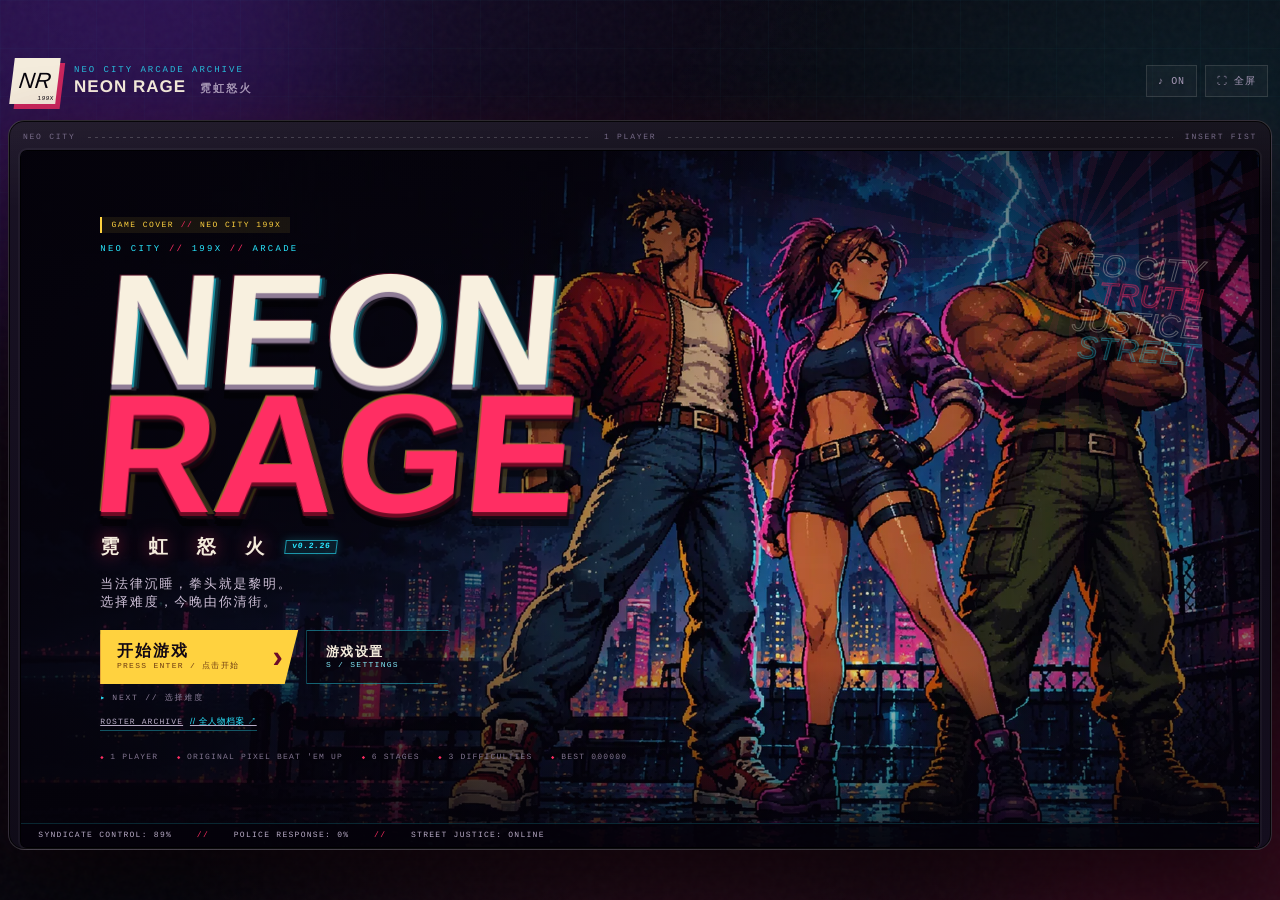
==== index.html @ 6bf714ed "feat: add full character roster archive" ====
<!DOCTYPE html>
<html lang="zh-CN">
<head>
  <meta charset="UTF-8" />
  <meta name="viewport" content="width=device-width, initial-scale=1.0, maximum-scale=1.0, user-scalable=no, viewport-fit=cover" />
  <meta name="theme-color" content="#08060f" />
  <meta name="description" content="NEON RAGE 霓虹怒火 — 一款原创 16-bit 风格横版清关动作游戏。选择三名斗士，扫荡霓虹之城。" />
  <title>NEON RAGE · 霓虹怒火</title>
  <link rel="icon" href="data:image/svg+xml,%3Csvg xmlns='http://www.w3.org/2000/svg' viewBox='0 0 64 64'%3E%3Crect width='64' height='64' fill='%2308060f'/%3E%3Cpath d='M12 50V14h13c11 0 17 5 17 14 0 6-3 10-8 12l10 10H31l-7-8v8H12zm12-19h3c4 0 6-1 6-4s-2-4-6-4h-3v8z' fill='%23ff2e63'/%3E%3C/svg%3E" />
  <link rel="stylesheet" href="styles.css" />
</head>
<body>
  <div class="ambient" aria-hidden="true">
    <div class="ambient-glow glow-a"></div>
    <div class="ambient-glow glow-b"></div>
    <div class="ambient-grid"></div>
    <div class="ambient-noise"></div>
  </div>

  <main class="page">
    <header class="topbar">
      <div class="brand-mark" aria-hidden="true">
        <span>NR</span>
        <small>199X</small>
      </div>
      <div class="topbar-copy">
        <span class="topbar-kicker">NEO CITY ARCADE ARCHIVE</span>
        <strong>NEON RAGE <em>霓虹怒火</em></strong>
      </div>
      <div class="topbar-actions">
        <button id="btn-sound" class="utility-btn" type="button" aria-label="开关声音" title="声音 (M)">♪ ON</button>
        <button id="btn-fullscreen" class="utility-btn" type="button" aria-label="全屏" title="全屏">⛶ 全屏</button>
      </div>
    </header>

    <section class="cabinet" id="cabinet" aria-label="Neon Rage 游戏机">
      <div class="cabinet-topline" aria-hidden="true">
        <span>NEO CITY</span>
        <i></i>
        <span>1 PLAYER</span>
        <i></i>
        <span>INSERT FIST</span>
      </div>

      <div class="screen" id="screen">
        <canvas id="game" width="480" height="270" tabindex="0" aria-label="游戏画面"></canvas>

        <div class="fx fx-scanlines" aria-hidden="true"></div>
        <div class="fx fx-vignette" aria-hidden="true"></div>
        <div class="fx fx-glass" aria-hidden="true"></div>
        <div id="damage-flash" aria-hidden="true"></div>

        <!-- In-game HUD -->
        <div id="hud" class="hud is-hidden" aria-hidden="true">
          <div class="hud-left">
            <div id="hud-portrait" class="hud-portrait rex" aria-label="REX 头像"></div>
            <div class="hud-vitals">
              <div class="hud-name-row">
                <b id="hud-name">REX</b>
                <span id="hud-lives" class="hud-lives">×3</span>
              </div>
              <div class="meter hp-meter"><i id="hp-ghost"></i><i id="hp-fill"></i></div>
              <div class="hud-subrow"><span id="hud-weapon">FISTS</span><span id="hud-special">必杀 HP -7</span></div>
              <div id="hud-overdrive" class="hud-overdrive">◈ 超必杀 ×0</div>
              <div id="hud-upgrades" class="hud-upgrades is-hidden" aria-label="斗士强化">
                <div class="upg-row" data-upg="speed">
                  <span class="upg-icon" title="移动速度" aria-hidden="true"><svg viewBox="0 0 16 16"><path d="M9.5 1 3 9h4l-.7 6L14 6H9.6l.9-5Z" fill="currentColor" stroke="#08060f" stroke-width="1.2" stroke-linejoin="round"/></svg></span>
                  <b id="upg-speed">Lv.0 0/3</b>
                </div>
                <div class="upg-row" data-upg="attack">
                  <span class="upg-icon" title="攻击速度" aria-hidden="true"><svg viewBox="0 0 16 16"><path d="M4 8V6.2c0-.8.6-1.4 1.4-1.4s1.4.6 1.4 1.4V7h.4V5.2c0-.8.6-1.4 1.4-1.4s1.4.6 1.4 1.4V7h.4V5.8c0-.8.6-1.4 1.4-1.4s1.4.6 1.4 1.4v4.6c0 2.8-1.8 4.6-4.6 4.6H6.8C5 15 4 13.8 4 12.1V8Z" fill="currentColor" stroke="#08060f" stroke-width="1.1" stroke-linejoin="round"/></svg></span>
                  <b id="upg-attack">Lv.0 0/3</b>
                </div>
                <div class="upg-row" data-upg="defense">
                  <span class="upg-icon" title="防御" aria-hidden="true"><svg viewBox="0 0 16 16"><path d="M8 1.2 14 3.2v4.6c0 3.8-2.8 6.2-6 7.2-3.2-1-6-3.4-6-7.2V3.2l6-2Z" fill="currentColor" stroke="#08060f" stroke-width="1.2" stroke-linejoin="round"/><path d="M8 4.2v6.3" stroke="#08060f" stroke-width="1" opacity=".5"/></svg></span>
                  <b id="upg-defense">Lv.0 0/3</b>
                </div>
              </div>
            </div>
          </div>
          <div class="hud-center">
            <span id="hud-stage">STAGE 01</span>
            <div id="hud-goal">DOCKSIDE 9</div>
          </div>
          <div class="hud-right">
            <div class="hud-score"><span>SCORE</span><b id="hud-score">000000</b></div>
            <div class="hud-combo"><span>COMBO</span><b id="hud-combo">×0</b></div>
          </div>
        </div>

        <div id="boss-talk" class="boss-talk is-hidden" aria-live="polite">
          <div id="boss-talk-portrait" class="boss-portrait" aria-hidden="true"></div>
          <div class="boss-talk-body">
            <div class="boss-talk-top">
              <span id="boss-talk-kicker" class="boss-talk-kicker">BOSS ENCOUNTER // 出场</span>
              <b id="boss-talk-name">RAZOR</b>
              <em id="boss-talk-role">码头行刑人</em>
            </div>
            <p id="boss-talk-text"></p>
            <div class="boss-talk-foot">
              <span id="boss-talk-progress">1 / 1</span>
              <span class="boss-talk-hint">ENTER / 点击继续</span>
              <button id="boss-talk-skip" class="ghost-btn small" type="button">跳过</button>
            </div>
          </div>
        </div>

        <div id="enemy-ui" class="enemy-ui is-hidden" aria-hidden="true">
          <div id="enemy-portrait" class="enemy-portrait" aria-hidden="true"></div>
          <div class="enemy-ui-main">
            <div class="enemy-ui-head"><span>TARGET // 敌兵</span><b id="enemy-name">PUNK</b></div>
            <div class="enemy-bar-row">
              <div class="meter enemy-meter"><i id="enemy-fill"></i></div>
              <span id="enemy-hp" class="enemy-hp">20 / 20</span>
            </div>
          </div>
        </div>

        <div id="boss-ui" class="boss-ui is-hidden">
          <div class="boss-row">
            <div id="boss-avatar" class="boss-avatar boss-portrait" aria-hidden="true"></div>
            <div class="boss-row-main">
              <div class="boss-ui-head"><span>WARNING // BOSS</span><b id="boss-name">RAZOR</b></div>
              <div class="boss-bar-row">
                <div class="meter boss-meter"><i id="boss-fill"></i></div>
                <span id="boss-hp" class="boss-hp">215 / 215</span>
              </div>
            </div>
          </div>
          <div id="boss-row-2" class="boss-row boss-row-2 is-hidden">
            <div id="boss-avatar-2" class="boss-avatar boss-portrait" aria-hidden="true"></div>
            <div class="boss-row-main">
              <div class="boss-ui-head"><span>WARNING // BOSS 2</span><b id="boss-name-2">NYX</b></div>
              <div class="boss-bar-row">
                <div class="meter boss-meter"><i id="boss-fill-2"></i></div>
                <span id="boss-hp-2" class="boss-hp">205 / 205</span>
              </div>
            </div>
          </div>
        </div>

        <!-- Title screen -->
        <div id="title-screen" class="overlay title-screen">
          <div class="title-rays" aria-hidden="true"></div>
          <div class="title-content">
            <div class="cover-ribbon">GAME COVER <span>//</span> NEO CITY 199X</div>
            <div class="eyebrow">NEO CITY <span>//</span> 199X <span>//</span> ARCADE</div>
            <h1 class="game-logo" aria-label="Neon Rage">
              <span class="logo-neon">NEON</span>
              <span class="logo-rage">RAGE</span>
            </h1>
            <div class="logo-cn">霓 虹 怒 火 <span class="cover-version">v0.2.26</span></div>
            <p class="title-copy">当法律沉睡，拳头就是黎明。<br>选择难度，今晚由你清街。</p>
            <div class="cover-actions">
              <button id="btn-start" class="arcade-btn" type="button">
                <span class="btn-main">开始游戏</span>
                <span class="btn-sub">PRESS ENTER / 点击开始</span>
              </button>
              <button id="btn-settings" class="ghost-arcade" type="button">
                <span class="btn-main">游戏设置</span>
                <span class="btn-sub">S / SETTINGS</span>
              </button>
            </div>
            <div class="cover-next">NEXT // 选择难度</div>
            <a class="cover-archive" href="roster.html">ROSTER ARCHIVE <span>// 全人物档案 ↗</span></a>
            <div class="title-meta">
              <span>1 PLAYER</span>
              <span>ORIGINAL PIXEL BEAT 'EM UP</span>
              <span>6 STAGES</span>
              <span>3 DIFFICULTIES</span>
              <span id="title-best">BEST 000000</span>
            </div>
          </div>
          <div class="title-stamp" aria-hidden="true">
            <span>NEO CITY</span>
            <span>TRUTH</span>
            <span>JUSTICE</span>
            <span>STREET</span>
          </div>
          <div class="title-ticker" aria-hidden="true">
            <span>SYNDICATE CONTROL: 89%</span>
            <span>//</span>
            <span>POLICE RESPONSE: 0%</span>
            <span>//</span>
            <span>STREET JUSTICE: ONLINE</span>
          </div>
        </div>

        <!-- Difficulty select -->
        <div id="difficulty-screen" class="overlay difficulty-screen is-hidden">
          <div class="difficulty-head">
            <div class="eyebrow">DIFFICULTY <span>//</span> 选择难度</div>
            <h2>今晚，打多狠？</h2>
            <p>难度会影响敌人血量、你受到的伤害和剩余生命。选错了不能中途改。</p>
          </div>
          <div class="difficulty-grid" id="difficulty-grid">
            <button class="difficulty-card" data-diff="easy" type="button" aria-pressed="false">
              <span class="diff-index">01</span>
              <span class="diff-tag">EASY</span>
              <span class="diff-name">简单 <em>STREET PRACTICE</em></span>
              <span class="diff-role">街头练习</span>
              <div class="diff-stats">
                <div><span>敌人 HP</span><b>80%</b></div>
                <div><span>受到伤害</span><b>70%</b></div>
                <div><span>初始生命</span><b>3</b></div>
                <div><span>敌人数量</span><b>少</b></div>
              </div>
              <p class="diff-desc">敌人更脆，数量更少。三条命足够走完整条街；Boss 战没有杂兵。</p>
            </button>
            <button class="difficulty-card" data-diff="normal" type="button" aria-pressed="false">
              <span class="diff-index">02</span>
              <span class="diff-tag">NORMAL</span>
              <span class="diff-name">普通 <em>STREET STANDARD</em></span>
              <span class="diff-role">标准街头</span>
              <span class="diff-badge">推荐</span>
              <div class="diff-stats">
                <div><span>敌人 HP</span><b>100%</b></div>
                <div><span>受到伤害</span><b>100%</b></div>
                <div><span>初始生命</span><b>2</b></div>
                <div><span>敌人数量</span><b>标准</b></div>
              </div>
              <p class="diff-desc">敌人数量标准，节奏原汁原味。两条命；Boss 战有少量杂兵。</p>
            </button>
            <button class="difficulty-card" data-diff="hard" type="button" aria-pressed="false">
              <span class="diff-index">03</span>
              <span class="diff-tag">HARD</span>
              <span class="diff-name">困难 <em>NO QUARTERS</em></span>
              <span class="diff-role">一命通关</span>
              <div class="diff-stats">
                <div><span>敌人 HP</span><b>120%</b></div>
                <div><span>受到伤害</span><b>140%</b></div>
                <div><span>初始生命</span><b>1</b></div>
                <div><span>敌人数量</span><b>多</b></div>
              </div>
              <p class="diff-desc">敌人更多，Boss 更硬，Boss 战杂兵密集。只有一条命，给真正想拆掉 V 塔的人。</p>
            </button>
          </div>
          <div class="select-footer difficulty-footer">
            <div class="select-help"><kbd>←</kbd><kbd>→</kbd> 选择难度　<kbd>ENTER</kbd> 确认　<kbd>ESC</kbd> 返回封面</div>
            <div class="select-buttons">
              <button id="btn-difficulty-back" class="ghost-btn" type="button">返回封面</button>
              <button id="btn-difficulty-confirm" class="arcade-btn compact" type="button"><span class="btn-main">确认难度</span><span class="btn-sub">ENTER</span></button>
            </div>
          </div>
        </div>

        <!-- Settings -->
        <div id="settings-screen" class="overlay settings-screen is-hidden">
          <div class="settings-card">
            <div class="settings-head">
              <div>
                <div class="eyebrow">SYSTEM <span>//</span> CONFIG</div>
                <h2>游戏设置</h2>
                <p>音乐、操作与生存守则都在这里。</p>
              </div>
              <button id="btn-settings-close" class="ghost-btn" type="button">返回封面</button>
            </div>
            <div class="settings-tabs" role="tablist" aria-label="设置分类">
              <button class="settings-tab is-active" data-tab="audio" type="button" role="tab" aria-selected="true">声音</button>
              <button class="settings-tab" data-tab="controls" type="button" role="tab" aria-selected="false">操作</button>
              <button class="settings-tab" data-tab="rank" type="button" role="tab" aria-selected="false">评级</button>
              <button class="settings-tab" data-tab="guide" type="button" role="tab" aria-selected="false">生存守则</button>
              <button class="settings-tab" data-tab="about" type="button" role="tab" aria-selected="false">关于</button>
            </div>
            <div class="settings-body" id="settings-body">
              <section class="settings-panel is-active" data-panel="audio">
                <div class="settings-panel-title"><b>BGM PACK</b><span>背景音乐风格</span></div>
                <div class="music-options">
                  <button class="music-option" data-pack="classic" type="button">
                    <span class="music-radio"></span>
                    <span class="music-copy"><b>NEON CLASSIC</b><em>霓虹经典</em><small>原始合成器音色，最快上手的街机味道。</small></span>
                    <span class="music-tag">DEFAULT</span>
                  </button>
                  <button class="music-option" data-pack="midnight" type="button">
                    <span class="music-radio"></span>
                    <span class="music-copy"><b>MIDNIGHT DRIVE</b><em>午夜驱动</em><small>更慢、更暖的低音与三角波主音，适合雨夜清街。</small></span>
                    <span class="music-tag">SLOW</span>
                  </button>
                  <button class="music-option" data-pack="steel" type="button">
                    <span class="music-radio"></span>
                    <span class="music-copy"><b>STEEL PULSE</b><em>钢铁脉冲</em><small>更快、更硬的锯齿主音与重鼓，Boss 战压迫感更强。</small></span>
                    <span class="music-tag">FAST</span>
                  </button>
                </div>
                <p id="settings-music-status" class="settings-note">当前：NEON CLASSIC</p>
                <div class="audio-mix">
                  <div class="audio-mix-head"><b>MIX</b><span>音量</span></div>
                  <label class="mix-row" for="music-volume">
                    <span>音乐</span>
                    <input id="music-volume" class="mix-range" type="range" min="0" max="100" step="1" value="70" aria-label="音乐音量">
                    <output id="music-volume-value" for="music-volume">70%</output>
                  </label>
                  <label class="mix-row" for="sfx-volume">
                    <span>音效</span>
                    <input id="sfx-volume" class="mix-range" type="range" min="0" max="100" step="1" value="80" aria-label="音效音量">
                    <output id="sfx-volume-value" for="sfx-volume">80%</output>
                  </label>
                </div>
              </section>
              <section class="settings-panel" data-panel="controls">
                <div class="settings-panel-title"><b>HOW TO FIGHT</b><span>操作</span></div>
                <div class="keys settings-keys">
                  <div><kbd>WASD</kbd><span>移动 / 上下走位</span></div>
                  <div><kbd>→ →</kbd><span>跑动（第二下按住）</span></div>
                  <div><kbd>→ → + J</kbd><span>冲刺技（火 / 电 / 尘）</span></div>
                  <div><kbd>J</kbd><span>连击 / 使用武器</span></div>
                  <div><kbd>K</kbd><span>跳跃 / 空中踢</span></div>
                  <div><kbd>L</kbd><span>必杀（消耗体力）</span></div>
                  <div><kbd>↓ ↓ + L</kbd><span>超必杀（消耗核心）</span></div>
                  <div><kbd>E</kbd><span>抓取 / 投掷 / 拾取道具</span></div>
                  <div><kbd>ESC</kbd><span>暂停</span></div>
                </div>

                <div class="settings-demo">
                  <div class="settings-demo-title"><b>MOVE DEMO</b><span>招式演示</span></div>
                  <div class="move-demo-grid">
                    <figure class="move-demo move-demo--rush">
                      <div class="move-demo-media">
                        <img class="move-demo-gif" src="[data-uri]" data-gif="images/demos/rex-rush.gif" alt="REX 崩拳突进操作演示：前前加 J" width="480" height="270" decoding="async" />
                        <span class="move-demo-badge">冲刺技</span>
                      </div>
                      <figcaption>
                        <div><b>REX</b><span>崩拳突进</span></div>
                        <kbd>→ → + J</kbd>
                      </figcaption>
                    </figure>
                    <figure class="move-demo move-demo--special">
                      <div class="move-demo-media">
                        <img class="move-demo-gif" src="[data-uri]" data-gif="images/demos/luna-lightning-line.gif" alt="LUNA 雷光贯线操作演示：按 L" width="480" height="270" decoding="async" />
                        <span class="move-demo-badge">必杀</span>
                      </div>
                      <figcaption>
                        <div><b>LUNA</b><span>雷光贯线</span></div>
                        <kbd>L</kbd>
                      </figcaption>
                    </figure>
                  </div>
                </div>
              </section>
              <section class="settings-panel" data-panel="rank">
                <div class="settings-panel-title"><b>SCORE RANK</b><span>评级</span></div>
                <div class="rank-guide">
                  <div class="rank-row">
                    <span class="rank-letter rank-letter--s">S</span>
                    <div><b>霓虹传说</b><span>5–7 分。快速通关、极少受击，并打出高连击。</span></div>
                  </div>
                  <div class="rank-row">
                    <span class="rank-letter rank-letter--a">A</span>
                    <div><b>街区王牌</b><span>3–4 分。节奏稳定，只挨了少量拳脚。</span></div>
                  </div>
                  <div class="rank-row">
                    <span class="rank-letter rank-letter--b">B</span>
                    <div><b>合格清道夫</b><span>2 分。完成了清场，但还有明显提升空间。</span></div>
                  </div>
                  <div class="rank-row">
                    <span class="rank-letter rank-letter--c">C</span>
                    <div><b>惨胜</b><span>0–1 分。付出了不少代价，先保住性命再谈漂亮。</span></div>
                  </div>
                </div>
                <p class="settings-note">评级分：通关时间 &lt;2:10 +2、&lt;3:10 +1；受击 ≤1 +3、≤3 +2、≤6 +1；最高连击 ≥20 +2、≥12 +1。S ≥5，A ≥3，B = 2，C ≤1。</p>
              </section>
              <section class="settings-panel" data-panel="guide">
                <div class="settings-panel-title"><b>STREET WISDOM</b><span>生存守则</span></div>
                <ul class="settings-guide">
                  <li><b>走位比出拳重要。</b>用上下方向错开敌人的拳头，再从侧面切入。</li>
                  <li><b>双击前方向并按住可以跑动。</b>跑动中按 <kbd>J</kbd> 直接放冲刺技：REX 带火焰，LUNA 带闪电，BRUNO 带烟尘。</li>
                  <li><b>敌人头顶有血条。</b>血条变黄、闪红时说明快倒了，优先补刀；Boss 的血量看屏幕顶部。</li>
                  <li><b>抓取后按 J 膝击，按 K 投掷。</b>把打手砸向同伴，能连带击倒。</li>
                  <li><b>必杀会消耗体力。</b>REX「烈焰升龙」范围最大，LUNA「雷光贯线」贯穿前方一条线，BRUNO「裂地重砸」震开周身；被围住时再用。</li>
                  <li><b>木箱和普通油桶能打碎。</b>苹果、牛奶、汉堡和牛排回血；钢管、小刀、手枪都能上手。</li>
                  <li><b>发光的强化油桶</b>会掉出 1 枚属性芯片。全场共 32 个强化油桶；速、攻、防各 3 级，每级需要吃 3 枚。</li>
                  <li><b>手枪只有 6 发。</b>按 <kbd>J</kbd> 射击，子弹可以打断敌人；打空后自动丢掉。</li>
                  <li><b>金条和钱袋是高分道具。</b>金条 +3000，钱袋 +1200；看到就别错过。</li>
                  <li><b>新对手各有套路。</b>拳手会侧闪三连拳，鞭手攻击距离很长，枪手会后退放冷枪；塞壬会腾空飞踢，蝰蛇会后退扔飞刀。</li>
                  <li><b>Boss 会随关卡解锁新招。</b>剃刀会大范围横扫，泰坦会冲撞和跳跃重砸，维克托会升龙拳与大型波动拳；顶楼庄家会用纸牌扇、筹码和轮盘逼你走位，看到金色预警先离开原地。</li>
                  <li><b>摔跤手会抓人。</b>被近身抓住会被过肩摔扔出去；保持上下错位，别和它贴脸。</li>
                  <li><b>第 4 关是双子战。</b>渡鸦会瞬移斩与四连刀，夜莺会飞跃踢与三连旋风腿；先集中击倒一个，警告栏会只剩一条血。</li>
                  <li><b>最终 Boss 有三阶段。</b>机枪阶段用跳跃躲弹幕；暴走阶段防冲刺重拳；天翔阶段它会悬浮俯冲，抓落地硬直反击。</li>
                </ul>
              </section>
              <section class="settings-panel" data-panel="about">
                <div class="settings-panel-title"><b>ABOUT</b><span>关于</span></div>
                <div class="settings-about">
                  <p>《霓虹怒火》是一部受 16-bit 清版动作经典启发的原创同人作品。角色、像素画面、关卡、音乐均为程序化原创，不使用原作美术或音频素材。</p>
                  <p class="fineprint">SEGA、Streets of Rage 及相关商标归其权利人所有。本作非商业、非官方作品。</p>
                  <p class="fineprint">NEON RAGE // NEO CITY ARCADE // BUILT WITH CANVAS + WEB AUDIO</p>
                </div>
              </section>
            </div>
            <div class="settings-foot">
              <span><span id="settings-hint-music" hidden><kbd>W</kbd><kbd>S</kbd> 选择音乐　</span><kbd>←</kbd><kbd>→</kbd> 切换分类　<kbd>ESC</kbd> 返回封面</span>
              <button id="btn-settings-back" class="arcade-btn compact" type="button"><span class="btn-main">返回封面</span><span class="btn-sub">ESC</span></button>
            </div>
          </div>
        </div>

        <!-- Character select -->
        <div id="select-screen" class="overlay select-screen is-hidden">
          <div class="select-head">
            <div class="eyebrow">CHARACTER SELECT <span>//</span> 选择斗士</div>
            <h2>今晚，谁去清街？</h2>
            <p>三人三套打法。选一个，把 V 先生的打手赶出霓虹区。</p>
            <p id="select-difficulty" class="select-difficulty">DIFFICULTY // NORMAL</p>
          </div>
          <div class="char-grid" id="char-grid">
            <button class="char-card" data-char="rex" type="button">
              <span class="char-index">01</span>
              <canvas class="char-preview" width="120" height="136"></canvas>
              <span class="char-tag">BALANCED</span>
              <span class="char-name">REX <em>雷克斯</em></span>
              <span class="char-role">街头拳王 · 全能</span>
              <div class="stat-row"><span>力</span><div class="stat-track"><i style="width:70%"></i></div></div>
              <div class="stat-row"><span>速</span><div class="stat-track"><i style="width:70%"></i></div></div>
              <div class="stat-row"><span>技</span><div class="stat-track"><i style="width:78%"></i></div></div>
              <p class="char-desc">前特警。三连拳稳定；前前+J「崩拳突进」可击倒一排。</p>
              <span class="char-trait">崩拳突进 · 回旋风暴</span>
            </button>
            <button class="char-card" data-char="luna" type="button">
              <span class="char-index">02</span>
              <canvas class="char-preview" width="120" height="136"></canvas>
              <span class="char-tag">FAST</span>
              <span class="char-name">LUNA <em>露娜</em></span>
              <span class="char-role">夜行舞者 · 速度</span>
              <div class="stat-row"><span>力</span><div class="stat-track"><i style="width:58%"></i></div></div>
              <div class="stat-row"><span>速</span><div class="stat-track"><i style="width:94%"></i></div></div>
              <div class="stat-row"><span>技</span><div class="stat-track"><i style="width:86%"></i></div></div>
              <p class="char-desc">夜行舞者。出拳最快；前前+J「流光踢」突进距离最远。</p>
              <span class="char-trait">流光踢 · 空中压制</span>
            </button>
            <button class="char-card" data-char="bruno" type="button">
              <span class="char-index">03</span>
              <canvas class="char-preview" width="120" height="136"></canvas>
              <span class="char-tag">POWER</span>
              <span class="char-name">BRUNO <em>布鲁诺</em></span>
              <span class="char-role">码头重锤 · 力量</span>
              <div class="stat-row"><span>力</span><div class="stat-track"><i style="width:96%"></i></div></div>
              <div class="stat-row"><span>速</span><div class="stat-track"><i style="width:52%"></i></div></div>
              <div class="stat-row"><span>技</span><div class="stat-track"><i style="width:66%"></i></div></div>
              <p class="char-desc">码头重锤。抗击打；前前+J「蛮牛冲撞」伤害最高。</p>
              <span class="char-trait">蛮牛冲撞 · 硬抗围攻</span>
            </button>
          </div>
          <div class="select-footer">
            <div class="select-help"><kbd>←</kbd><kbd>→</kbd> 选择　<kbd>ENTER</kbd> 出战　<kbd>ESC</kbd> 返回</div>
            <div class="select-buttons">
              <button id="btn-select-back" class="ghost-btn" type="button">返回</button>
              <button id="btn-select-confirm" class="arcade-btn compact" type="button"><span class="btn-main">确认出战</span><span class="btn-sub">ENTER</span></button>
            </div>
          </div>
        </div>

        <!-- Stage intro -->
        <div id="stage-card" class="overlay stage-card is-hidden">
          <div class="stage-card-inner">
            <div class="stage-kicker" id="stage-kicker">NEO CITY // CRIME DISTRICT</div>
            <div class="stage-number">STAGE <span id="stage-num">01</span></div>
            <h2 id="stage-title">DOCKSIDE 9</h2>
            <div class="stage-cn" id="stage-cn">第九码头</div>
            <div class="stage-line"></div>
            <p id="stage-desc">雨把整座城市洗成霓虹色。今晚，码头不接货，只接拳头。</p>
            <div class="stage-skip">ENTER 跳过</div>
          </div>
        </div>

        <!-- Pause -->
        <div id="pause-screen" class="overlay modal-screen is-hidden">
          <div class="modal-card">
            <div id="pause-portrait" class="modal-portrait" aria-hidden="true"></div>
            <div class="eyebrow">SYSTEM // PAUSED</div>
            <h2>暂停</h2>
            <p class="modal-copy">喘口气。外面还有整条街的人等着挨揍。</p>
            <div class="pause-diff">当前难度 <b id="pause-difficulty">NORMAL</b></div>
            <div class="pause-controls">
              <div><kbd>WASD</kbd> / <kbd>方向键</kbd><span>移动</span></div>
              <div><kbd>J</kbd><span>连击</span></div>
              <div><kbd>K</kbd><span>跳跃</span></div>
              <div><kbd>L</kbd><span>必杀（耗体力）</span></div>
              <div><kbd>↓ ↓ + L</kbd><span>超必杀（消耗核心）</span></div>
              <div><kbd>E</kbd><span>抓取 / 投掷 / 拾取道具</span></div>
              <div><kbd>→ →</kbd><span>跑动（第二下按住）</span></div>
              <div><kbd>→ → + J</kbd><span>角色冲刺技</span></div>
            </div>
            <div class="modal-buttons">
              <button id="btn-resume" class="arcade-btn compact" type="button"><span class="btn-main">继续</span><span class="btn-sub">ESC</span></button>
              <button id="btn-restart" class="ghost-btn" type="button">重开本关</button>
              <button id="btn-quit" class="ghost-btn danger" type="button">回到标题</button>
            </div>
          </div>
        </div>

        <!-- Stage clear / victory -->
        <div id="result-screen" class="overlay modal-screen result-screen is-hidden">
          <div class="modal-card result-card">
            <div id="result-portrait" class="modal-portrait result-portrait" aria-hidden="true"></div>
            <div class="eyebrow" id="result-kicker">STAGE CLEAR</div>
            <div class="result-grade" id="result-grade">A</div>
            <h2 id="result-title">街区已清空</h2>
            <p id="result-copy" class="modal-copy">霓虹重新亮了起来。只是今晚，换了一群人倒下。</p>
            <div class="result-stats">
              <div><span>SCORE</span><b id="result-score">000000</b></div>
              <div><span>TIME</span><b id="result-time">00:00</b></div>
              <div><span>MAX COMBO</span><b id="result-combo">×0</b></div>
              <div><span>HITS TAKEN</span><b id="result-hits">0</b></div>
            </div>
            <div class="modal-buttons">
              <button id="btn-next" class="arcade-btn compact" type="button"><span class="btn-main">进入下一关</span><span class="btn-sub">ENTER</span></button>
              <button id="btn-result-title" class="ghost-btn" type="button">回到标题</button>
            </div>
          </div>
        </div>

        <!-- Character ending -->
        <div id="ending-screen" class="overlay ending-screen is-hidden">
          <div class="ending-card">
            <div class="ending-head">
              <div id="ending-portrait" class="ending-portrait" aria-hidden="true"></div>
              <div class="ending-heading">
                <div id="ending-kicker" class="ending-kicker">EPILOGUE // REX</div>
                <h2 id="ending-title">黎明之前</h2>
                <p id="ending-role" class="ending-role">REX // 雷克斯 · 街头拳王</p>
              </div>
            </div>
            <div id="ending-copy" class="ending-copy"></div>
            <div class="ending-foot">
              <span id="ending-score" class="ending-score">FINAL SCORE 000000</span>
              <div class="modal-buttons">
                <button id="btn-ending-replay" class="arcade-btn compact" type="button"><span class="btn-main">再来一局</span><span class="btn-sub">SELECT FIGHTER</span></button>
                <button id="btn-ending-title" class="ghost-btn" type="button">回到标题</button>
              </div>
            </div>
          </div>
        </div>

        <!-- Game over -->
        <div id="gameover-screen" class="overlay modal-screen gameover-screen is-hidden">
          <div class="modal-card gameover-card">
            <div class="eyebrow">SYSTEM // FLATLINED</div>
            <h2 class="gameover-title">GAME OVER</h2>
            <p class="modal-copy">霓虹还没熄灭，但今晚的你倒下了。</p>
            <div class="result-stats mini">
              <div><span>FINAL SCORE</span><b id="gameover-score">000000</b></div>
              <div><span>STAGE</span><b id="gameover-stage">01</b></div>
            </div>
            <div class="modal-buttons">
              <button id="btn-retry" class="arcade-btn compact" type="button"><span class="btn-main">再战一次</span><span class="btn-sub">重开本关</span></button>
              <button id="btn-gameover-title" class="ghost-btn" type="button">回到标题</button>
            </div>
          </div>
        </div>

        <!-- Super banner -->
        <div id="super-banner" class="super-banner is-hidden" aria-live="polite">
          <span class="super-banner-kicker">OVERDRIVE // 超必杀</span>
          <b id="super-banner-name">零号通缉令</b>
          <em id="super-banner-en">ZERO WARRANT</em>
        </div>

        <!-- Transient messages -->
        <div id="toast" class="toast" aria-live="polite"></div>
        <div id="rotate-hint" class="rotate-hint is-hidden">
          <span>↻</span> 横屏体验更佳
        </div>

        <!-- Touch controls -->
        <div id="touch-controls" class="touch-controls is-hidden" aria-label="触屏控制">
          <div class="touch-dpad">
            <button class="touch-key up" data-action="up" type="button" aria-label="上">▲</button>
            <button class="touch-key left" data-action="left" type="button" aria-label="左">◀</button>
            <button class="touch-key right" data-action="right" type="button" aria-label="右">▶</button>
            <button class="touch-key down" data-action="down" type="button" aria-label="下">▼</button>
          </div>
          <div class="touch-actions">
            <button class="touch-key action special" data-action="special" type="button" aria-label="必杀">必杀</button>
            <button class="touch-key action grab" data-action="grab" type="button" aria-label="抓取">抓</button>
            <button class="touch-key action jump" data-action="jump" type="button" aria-label="跳跃">跳</button>
            <button class="touch-key action attack" data-action="attack" type="button" aria-label="攻击">打</button>
          </div>
          <button id="btn-touch-pause" class="touch-key touch-pause" type="button" aria-label="暂停">Ⅱ</button>
        </div>
      </div>

      <div class="cabinet-footer" aria-hidden="true">
        <span>NEON RAGE™ / NEO CITY ARCADE</span>
        <span class="footer-leds"><i></i><i></i><i></i></span>
        <span>ORIGINAL 16-BIT-STYLE BEAT 'EM UP</span>
      </div>
    </section>

  </main>

  <script src="js/audio.js"></script>
  <script src="js/art.js"></script>
  <script src="js/game.js"></script>
</body>
</html>
---- styles.css ----
:root {
  --ink: #07050d;
  --ink-2: #0d0a16;
  --panel: #120e1d;
  --panel-2: #1a1327;
  --paper: #f4ecdc;
  --muted: #a89bb9;
  --pink: #ff2e63;
  --pink-deep: #a90d38;
  --cyan: #29e7ff;
  --yellow: #ffd23f;
  --violet: #7a3df0;
  --green: #57e389;
  --line: rgba(244, 236, 220, .13);
  --mono: "Courier New", "Menlo", "Consolas", monospace;
  --display: Impact, "Arial Black", "Haettenschweiler", "PingFang SC", "Microsoft YaHei", sans-serif;
  --cn: "PingFang SC", "Hiragino Sans GB", "Microsoft YaHei", "Noto Sans SC", sans-serif;
  --keyart-title: url("images/keyart/title.webp");
}

* { box-sizing: border-box; }

html, body {
  margin: 0;
  min-height: 100%;
  background: var(--ink);
  color: var(--paper);
  font-family: var(--mono);
}

body {
  min-height: 100vh;
  overflow-x: hidden;
  -webkit-font-smoothing: antialiased;
  text-rendering: geometricPrecision;
  background:
    radial-gradient(1100px 700px at 15% -5%, rgba(122, 61, 240, .16), transparent 60%),
    radial-gradient(1000px 700px at 95% 15%, rgba(41, 231, 255, .10), transparent 55%),
    radial-gradient(900px 800px at 55% 110%, rgba(255, 46, 99, .13), transparent 60%),
    #07050d;
}

button, input { font: inherit; }
button { color: inherit; -webkit-tap-highlight-color: transparent; }
button:focus-visible, [tabindex]:focus-visible {
  outline: 2px solid var(--cyan);
  outline-offset: 3px;
}

.is-hidden { display: none !important; }

.ambient { position: fixed; inset: 0; overflow: hidden; pointer-events: none; z-index: 0; }
.ambient-glow { position: absolute; border-radius: 50%; filter: blur(90px); opacity: .3; }
.glow-a { width: 44vw; height: 44vw; background: #5b1ea8; left: -18vw; top: -18vw; }
.glow-b { width: 38vw; height: 38vw; background: #9c123d; right: -16vw; bottom: -20vw; opacity: .28; }
.ambient-grid {
  position: absolute; inset: 0;
  background-image:
    linear-gradient(rgba(41, 231, 255, .035) 1px, transparent 1px),
    linear-gradient(90deg, rgba(41, 231, 255, .035) 1px, transparent 1px);
  background-size: 48px 48px;
  mask-image: linear-gradient(to bottom, rgba(0,0,0,.65), transparent 78%);
}
.ambient-noise {
  position: absolute; inset: 0; opacity: .055; mix-blend-mode: screen;
  background-image: url("data:image/svg+xml,%3Csvg viewBox='0 0 160 160' xmlns='http://www.w3.org/2000/svg'%3E%3Cfilter id='n'%3E%3CfeTurbulence type='fractalNoise' baseFrequency='.8' numOctaves='3' stitchTiles='stitch'/%3E%3C/filter%3E%3Crect width='100%25' height='100%25' filter='url(%23n)' opacity='.65'/%3E%3C/svg%3E");
}

.page {
  position: relative; z-index: 1;
  width: min(1488px, calc(100% - 16px));
  min-height: 100svh;
  margin: 0 auto;
  padding: 8px 0 6px;
  display: flex;
  flex-direction: column;
  justify-content: center;
}

/* ————— top bar ————— */
.topbar {
  display: flex; align-items: center; gap: 16px;
  padding: 0 4px 16px;
}
.brand-mark {
  width: 46px; height: 46px; flex: 0 0 auto;
  display: grid; place-items: center; position: relative;
  background: var(--paper); color: var(--ink);
  font-family: var(--display); font-style: italic; font-size: 22px; line-height: .8;
  transform: skew(-7deg);
  box-shadow: 5px 5px 0 rgba(255, 46, 99, .75);
}
.brand-mark small {
  position: absolute; right: 2px; bottom: 2px;
  font-family: var(--mono); font-size: 6px; font-style: normal; letter-spacing: .08em;
}
.topbar-copy { display: flex; flex-direction: column; gap: 2px; min-width: 0; }
.topbar-kicker { font-size: 9px; letter-spacing: .22em; color: var(--cyan); opacity: .8; }
.topbar-copy strong {
  font-family: var(--display); font-size: 17px; letter-spacing: .06em;
  font-weight: 900;
}
.topbar-copy em { font-family: var(--cn); font-style: normal; font-size: 11px; letter-spacing: .2em; color: var(--muted); margin-left: 8px; }
.topbar-actions { margin-left: auto; display: flex; gap: 8px; }
.utility-btn {
  border: 1px solid var(--line); background: rgba(255,255,255,.035);
  color: var(--muted); padding: 8px 11px; font-size: 10px; letter-spacing: .08em;
  cursor: pointer; transition: .18s ease;
}
.utility-btn:hover { color: var(--paper); border-color: rgba(41, 231, 255, .45); background: rgba(41, 231, 255, .07); }

/* ————— cabinet ————— */
.cabinet {
  position: relative;
  padding: 11px 11px 7px;
  border: 1px solid rgba(244, 236, 220, .14);
  border-radius: 16px;
  background:
    linear-gradient(180deg, rgba(255,255,255,.05), transparent 12%),
    linear-gradient(135deg, #191224, #0b0812 55%, #140e1e);
  box-shadow:
    0 40px 80px rgba(0,0,0,.58),
    0 0 0 1px rgba(0,0,0,.8) inset,
    0 0 60px rgba(255, 46, 99, .08);
}
.cabinet-topline {
  display: flex; align-items: center; gap: 12px;
  padding: 1px 3px 8px;
  font-size: 8px; letter-spacing: .22em; color: #776b88;
}
.cabinet-topline i { flex: 1; height: 1px; background: repeating-linear-gradient(90deg, rgba(255,255,255,.18) 0 3px, transparent 3px 7px); }
.cabinet-footer {
  display: flex; align-items: center; justify-content: space-between;
  padding: 8px 4px 2px; font-size: 7px; letter-spacing: .18em; color: #6e637e;
}
.footer-leds { display: flex; gap: 5px; }
.footer-leds i { width: 4px; height: 4px; border-radius: 50%; background: var(--pink); box-shadow: 0 0 6px var(--pink); }
.footer-leds i:nth-child(2) { background: var(--cyan); box-shadow: 0 0 6px var(--cyan); }
.footer-leds i:nth-child(3) { background: var(--yellow); box-shadow: 0 0 6px var(--yellow); }

.screen {
  container-type: inline-size;
  position: relative;
  width: 100%;
  aspect-ratio: 16 / 9;
  overflow: hidden;
  background: #05030a;
  border: 1px solid rgba(0,0,0,.95);
  border-radius: 7px;
  box-shadow:
    0 0 0 2px rgba(255,255,255,.04),
    0 0 40px rgba(41, 231, 255, .05) inset;
  isolation: isolate;
  touch-action: none;
}
#game {
  position: absolute; inset: 0; width: 100%; height: 100%;
  display: block;
  image-rendering: pixelated;
  background: #05030a;
  outline: none;
  filter: saturate(1.08) brightness(1.06) contrast(1.02);
}

/* CRT overlays */
.fx { position: absolute; inset: 0; pointer-events: none; z-index: 12; }
.fx-scanlines {
  background: repeating-linear-gradient(0deg, rgba(0,0,0,.20) 0, rgba(0,0,0,.20) 1px, transparent 1px, transparent 3px);
  opacity: .42; mix-blend-mode: multiply;
}
.fx-vignette {
  background: radial-gradient(ellipse at 50% 48%, transparent 51%, rgba(2,1,7,.42) 88%, rgba(2,1,7,.72) 100%);
  box-shadow: inset 0 0 4cqw rgba(0,0,0,.45);
}
.fx-glass {
  background:
    linear-gradient(112deg, rgba(255,255,255,.035) 0%, transparent 22%, transparent 78%, rgba(255,255,255,.018) 100%),
    radial-gradient(ellipse at 50% -20%, rgba(255,255,255,.07), transparent 45%);
}
#damage-flash {
  position: absolute; inset: 0; z-index: 13; pointer-events: none;
  background: radial-gradient(ellipse at center, transparent 30%, rgba(255, 20, 55, .55) 100%);
  opacity: 0; transition: opacity .16s ease-out;
}
#damage-flash.hit { opacity: .9; transition: none; }

/* ————— HUD ————— */
.hud {
  position: absolute; z-index: 15; inset: 0 0 auto 0;
  display: grid; grid-template-columns: 1fr auto 1fr; align-items: start;
  gap: 1.4cqw;
  padding: 1.25cqw 1.6cqw 2.4cqw;
  background: linear-gradient(to bottom, rgba(4,2,10,.86), rgba(4,2,10,.38) 65%, transparent);
  pointer-events: none;
  font-family: var(--mono);
  text-shadow: 1px 1px 0 #000;
}
.hud-left { display: flex; align-items: center; gap: .7cqw; min-width: 0; }
.hud-portrait {
  width: 3.45cqw; height: 4.3cqw; min-width: 32px; min-height: 40px;
  border: 1px solid rgba(255, 210, 63, .5);
  background: linear-gradient(135deg, rgba(255,46,99,.24), rgba(41,231,255,.08));
  overflow: hidden; flex: 0 0 auto;
  background-position: center; background-size: cover; background-repeat: no-repeat;
  image-rendering: pixelated;
}
.hud-portrait.rex, .modal-portrait.rex, .ending-portrait.rex, .boss-portrait.boss-rex { background-image: url("images/avatar-rex.png"); }
.hud-portrait.luna, .modal-portrait.luna, .ending-portrait.luna, .boss-portrait.boss-luna { background-image: url("images/avatar-luna.png"); }
.hud-portrait.bruno, .modal-portrait.bruno, .ending-portrait.bruno, .boss-portrait.boss-bruno { background-image: url("images/avatar-bruno.png"); }
.hud-portrait canvas { width: 100%; height: 100%; display: block; }
.modal-portrait {
  position: absolute; top: 1.2cqw; right: 1.3cqw;
  width: 4.3cqw; height: 5.4cqw; min-width: 48px; min-height: 60px;
  border: 1px solid rgba(255,210,63,.35);
  background-color: #0b0710; background-position: center; background-size: cover;
  box-shadow: 0 .35cqw 1.2cqw rgba(0,0,0,.45);
  opacity: .92; pointer-events: none;
}
.modal-portrait.result-portrait { left: 1.3cqw; right: auto; }
.hud-vitals { min-width: 13cqw; }
.hud-name-row { display: flex; align-items: baseline; gap: .55cqw; }
.hud-name-row b { font-size: max(10px, 1.15cqw); letter-spacing: .1em; color: var(--paper); }
.hud-lives { font-size: max(8px, .82cqw); color: var(--yellow); letter-spacing: .12em; }
.meter { position: relative; overflow: hidden; background: rgba(0,0,0,.72); border: 1px solid rgba(244,236,220,.35); }
.meter i { position: absolute; inset: 0; display: block; transform-origin: left center; }
.hp-meter { height: .72cqw; min-height: 7px; margin-top: .26cqw; }
.hp-meter #hp-ghost { background: #fff2cf; opacity: .18; transition: transform .5s ease .15s; }
.hp-meter #hp-fill { background: linear-gradient(90deg, #ffb52e, #ffe66d 65%, #fff4b0); box-shadow: 0 0 8px rgba(255, 200, 60, .45); }
.hp-meter.low #hp-fill { background: linear-gradient(90deg, #ff2e63, #ff6b3d); animation: lowhp .7s steps(2) infinite; }
.hud-subrow {
  display: flex; justify-content: space-between; gap: .7cqw;
  margin-top: .3cqw; font-size: max(10px, .72cqw); letter-spacing: .05em; color: #ded2e8;
}
.hud-subrow #hud-weapon { color: var(--cyan); }
.hud-center { text-align: center; padding: .15cqw .65cqw .2cqw; background: rgba(4,2,10,.42); border-bottom: 1px solid rgba(255,210,63,.18); }
.hud-center > span { font-size: max(9px, .7cqw); letter-spacing: .24em; color: var(--yellow); }
.hud-center > div { font-size: max(9px, .58cqw); letter-spacing: .14em; color: #e4d9ed; margin-top: .25cqw; }
.hud-right { text-align: right; line-height: 1.1; }
.hud-score span, .hud-combo span { font-size: max(9px, .6cqw); letter-spacing: .12em; color: #d7cbe1; display: block; }
.hud-score b { font-size: max(12px, 1.23cqw); letter-spacing: .09em; color: var(--paper); font-weight: 400; }
.hud-combo { margin-top: .2cqw; }
.hud-combo b { font-size: max(11px, 1.15cqw); color: var(--cyan); letter-spacing: .08em; font-weight: 400; }
.hud-combo.hot b { color: var(--pink); text-shadow: 0 0 10px rgba(255,46,99,.8); }

.enemy-ui {
  position: absolute; z-index: 14; top: 2.5cqw; right: 6.2cqw;
  width: min(34.5cqw, 520px); min-width: 250px;
  display: flex; align-items: center; gap: .5cqw;
  pointer-events: none;
  background: rgba(4,2,10,.76); border: 1px solid var(--enemy-accent, #ff4b5e);
  padding: .35cqw .5cqw;
  box-shadow: 0 0 16px rgba(255,46,99,.13);
}
.enemy-portrait {
  width: 3.2cqw; height: 3.2cqw; min-width: 42px; min-height: 42px;
  flex: 0 0 auto; display: block;
  background-color: #0b0710; background-repeat: no-repeat;
  background-position: center; background-size: cover;
  border: 1px solid rgba(255,255,255,.2);
}
.enemy-portrait.enemy-punk { background-image: url("images/enemies/punk.webp"); }
.enemy-portrait.enemy-blade { background-image: url("images/enemies/blade.webp"); }
.enemy-portrait.enemy-brute { background-image: url("images/enemies/brute.webp"); }
.enemy-portrait.enemy-kicker { background-image: url("images/enemies/kicker.webp"); }
.enemy-portrait.enemy-boxer { background-image: url("images/enemies/boxer.webp"); }
.enemy-portrait.enemy-whip { background-image: url("images/enemies/whip.webp"); }
.enemy-portrait.enemy-gunner { background-image: url("images/enemies/gunner.webp"); }
.enemy-portrait.enemy-siren { background-image: url("images/enemies/siren.webp"); }
.enemy-portrait.enemy-viper { background-image: url("images/enemies/viper.webp"); }
.enemy-portrait.enemy-wrecker { background-image: url("images/enemies/wrecker.webp"); }
.enemy-ui-main { flex: 1 1 auto; min-width: 0; }
.enemy-ui-head { display: flex; justify-content: space-between; align-items: baseline; gap: .7cqw; padding-bottom: .18cqw; }
.enemy-ui-head span { font-size: max(9px, .55cqw); letter-spacing: .15em; color: #ffd08a; white-space: nowrap; }
.enemy-ui-head b { font-size: max(10px, .72cqw); letter-spacing: .08em; color: #fff6e8; flex: 1 1 auto; text-align: right; white-space: nowrap; overflow: hidden; text-overflow: ellipsis; }
.enemy-bar-row { display: flex; align-items: center; gap: .4cqw; }
.enemy-meter { flex: 1 1 auto; min-width: 0; height: max(7px, .58cqw); border-color: var(--enemy-accent, #ff4b5e); }
.enemy-meter i { background: linear-gradient(90deg, var(--enemy-accent, #ff4b5e), #ffd23f); box-shadow: 0 0 10px rgba(255,46,99,.42); }
.enemy-hp {
  flex: 0 0 auto; min-width: 4.6em; text-align: right;
  font-family: var(--mono); font-weight: 700; font-size: max(9px, .58cqw);
  font-variant-numeric: tabular-nums; letter-spacing: .02em; color: #ffe0a0; white-space: nowrap;
}
.enemy-hp.low { color: #ff8b9e; text-shadow: 0 0 8px rgba(255,46,99,.7); }

.boss-ui {
  position: absolute; z-index: 15; top: max(38px, 5.6cqw); left: 50%; transform: translateX(-50%);
  width: min(42cqw, 620px); min-width: 250px; pointer-events: none;
  background: rgba(4,2,10,.8); border: 1px solid rgba(255,46,99,.4);
  padding: .45cqw .6cqw .55cqw;
  box-shadow: 0 0 20px rgba(255,46,99,.15);
}
.boss-row { display: flex; align-items: stretch; gap: .55cqw; }
.boss-avatar {
  width: 3.5cqw; height: 4.1cqw; min-width: 34px; min-height: 40px;
  flex: 0 0 auto; display: block;
  background-color: #0b0710; background-position: center; background-size: cover;
  border: 1px solid rgba(255,46,99,.55); box-shadow: 0 0 10px rgba(255,46,99,.18);
}
.boss-row-main { flex: 1 1 auto; min-width: 0; display: flex; flex-direction: column; justify-content: center; }
.boss-ui-head { display: flex; justify-content: space-between; align-items: baseline; gap: 1cqw; padding-bottom: .2cqw; }
.boss-ui-head span { font-size: max(10px, .64cqw); letter-spacing: .17em; color: #ffd08a; white-space: nowrap; }
.boss-ui-head b { font-size: max(11px, .92cqw); letter-spacing: .15em; color: #fff6e8; flex: 1 1 auto; text-align: right; white-space: nowrap; overflow: hidden; text-overflow: ellipsis; }
.boss-bar-row { display: flex; align-items: center; gap: .45cqw; }
.boss-bar-row .boss-meter { flex: 1 1 auto; min-width: 0; }
.boss-meter { height: max(8px, .72cqw); border-color: rgba(255,46,99,.7); background-image: repeating-linear-gradient(90deg, transparent 0 9%, rgba(0,0,0,.38) 9% 10%); }
.boss-meter i { background: linear-gradient(90deg, #ff2e63, #ff5b7d 55%, #ffd23f); box-shadow: 0 0 14px rgba(255,46,99,.85); }
.boss-hp {
  flex: 0 0 auto; min-width: 5.4em; text-align: right;
  font-family: var(--mono); font-weight: 700; font-size: max(9px, .62cqw); font-variant-numeric: tabular-nums;
  letter-spacing: .03em; color: #ffd08a; white-space: nowrap;
}
.boss-hp.low { color: #ff8b9e; text-shadow: 0 0 8px rgba(255,46,99,.7); }
.boss-row + .boss-row {
  margin-top: .45cqw; padding-top: .4cqw;
  border-top: 1px solid rgba(255,46,99,.25);
}
.boss-row-2 .boss-avatar { border-color: rgba(41,231,255,.55); box-shadow: 0 0 10px rgba(41,231,255,.16); }
.boss-row-2 .boss-meter { border-color: rgba(41,231,255,.6); }
.boss-row-2 .boss-meter i { background: linear-gradient(90deg, #29e7ff, #7ef4ff 55%, #ffd23f); box-shadow: 0 0 14px rgba(41,231,255,.8); }
.boss-row-2 .boss-hp { color: #a9f5ff; }
.boss-row-2 .boss-hp.low { color: #ff9aad; }

/* ————— title ————— */
.overlay { position: absolute; inset: 0; z-index: 20; }
.title-screen {
  background:
    linear-gradient(90deg, rgba(4,2,10,.88) 0%, rgba(4,2,10,.55) 35%, rgba(4,2,10,.05) 62%, rgba(4,2,10,.48) 100%),
    linear-gradient(0deg, rgba(4,2,10,.8) 0%, transparent 26%, transparent 76%, rgba(4,2,10,.5) 100%),
    var(--keyart-title) center / cover no-repeat;
}
.title-content {
  position: absolute; left: 6.4cqw; top: 9%;
  width: 55%; z-index: 2;
  animation: titleIn .8s cubic-bezier(.2,.8,.2,1) both;
}
.eyebrow {
  font-size: max(8px, .72cqw); letter-spacing: .26em; color: var(--cyan);
  display: flex; align-items: center; gap: .6cqw; text-transform: uppercase;
}
.eyebrow span { color: var(--pink); }
.game-logo {
  margin: 1.3cqw 0 0;
  display: flex; flex-direction: column; align-items: flex-start;
  font-family: var(--display); font-weight: 900;
  line-height: .76; letter-spacing: -.035em;
  transform: skew(-5deg);
  filter: drop-shadow(0 .7cqw 0 rgba(0,0,0,.55));
}
.logo-neon {
  position: relative; display: block;
  font-size: 12.8cqw; color: #f8f0df;
  text-shadow:
    0 .35cqw 0 #8f7c96,
    0 .48cqw 0 #17101e,
    .18cqw .18cqw 0 rgba(41,231,255,.5),
    -.12cqw -.12cqw 0 rgba(255,46,99,.3);
}
.logo-neon::after {
  content: "NEON"; position: absolute; left: 0; top: 0; z-index: -1;
  color: var(--cyan); opacity: .25; transform: translate(.4cqw, .12cqw);
}
.logo-rage {
  position: relative; display: block;
  font-size: 13.6cqw; color: var(--pink);
  text-shadow:
    0 .35cqw 0 #6f0a24,
    .2cqw .5cqw 0 #160a13,
    -.12cqw -.1cqw 0 rgba(255,210,63,.55);
}
.logo-rage::after {
  content: "RAGE"; position: absolute; left: 0; top: 0; z-index: -1;
  color: var(--yellow); opacity: .2; transform: translate(.55cqw, .18cqw);
}
.logo-cn {
  margin-top: 1.2cqw;
  display: flex; align-items: center; gap: .75cqw;
  font-family: var(--cn); font-weight: 900;
  font-size: 1.55cqw; letter-spacing: .62em; color: #f4ecdc;
  text-shadow: 0 0 18px rgba(255,46,99,.55);
}
.logo-cn .cover-version {
  display: inline-flex; align-items: center;
  padding: .16cqw .5cqw .18cqw;
  border: 1px solid rgba(41,231,255,.6);
  background: rgba(41,231,255,.1);
  color: var(--cyan);
  font-family: var(--mono); font-size: max(8px, .58cqw); font-weight: 700;
  letter-spacing: .08em; line-height: 1; white-space: nowrap;
  text-shadow: none;
  transform: skew(-7deg);
  box-shadow: 0 0 .8cqw rgba(41,231,255,.22);
}
.title-copy {
  margin: 1.25cqw 0 1.5cqw;
  font-family: var(--cn); font-size: max(9px, 1.05cqw); letter-spacing: .14em;
  color: #cfc1d8;
}
.arcade-btn {
  position: relative; display: inline-flex; flex-direction: column; align-items: flex-start;
  gap: .15cqw; min-width: 16cqw;
  padding: 1cqw 2.6cqw 1.05cqw 1.35cqw;
  border: 0; cursor: pointer;
  color: #130914; background: var(--yellow);
  font-family: var(--cn); font-weight: 900;
  clip-path: polygon(0 0, 100% 0, calc(100% - 1.1cqw) 100%, 0 100%);
  box-shadow: 0 .35cqw 0 #a5163e, 0 1.2cqw 3cqw rgba(0,0,0,.4);
  transition: transform .14s ease, filter .14s ease;
  animation: btnPulse 2.4s ease-in-out infinite;
}
.arcade-btn::after {
  content: "›"; position: absolute; right: 1.25cqw; top: 50%; transform: translateY(-50%);
  font-family: var(--display); font-size: 2.5cqw; color: #6c0c2b;
}
.arcade-btn:hover { transform: translateY(-2px) skew(-2deg); filter: brightness(1.08); }
.arcade-btn:active { transform: translateY(1px); }
.btn-main { font-size: 1.3cqw; letter-spacing: .12em; line-height: 1; }
.btn-sub { font-family: var(--mono); font-weight: 400; font-size: max(8px, .53cqw); letter-spacing: .16em; color: #6b3a13; }
.arcade-btn.compact { min-width: 12cqw; padding: .75cqw 2.3cqw .8cqw 1.1cqw; animation: none; }
.arcade-btn.compact .btn-main { font-size: 1.05cqw; }
.arcade-btn.compact .btn-sub { font-size: .48cqw; }
.arcade-btn.compact::after { font-size: 2cqw; right: 1cqw; }

.cover-archive {
  display: inline-flex; align-items: baseline; gap: .55cqw;
  margin-top: .9cqw; padding-bottom: .18cqw;
  border-bottom: 1px solid rgba(41,231,255,.35);
  font-family: var(--mono); font-size: max(8px, .52cqw);
  letter-spacing: .14em; color: #b9adc7;
  transition: color .2s, border-color .2s;
}
.cover-archive span { font-family: var(--cn); font-size: max(8px, .7cqw); letter-spacing: .06em; color: var(--cyan); }
.cover-archive:hover { color: var(--yellow); border-color: var(--yellow); }
.cover-archive:hover span { color: var(--pink); }

.title-meta {
  display: flex; gap: 1.5cqw; flex-wrap: wrap;
  margin-top: 1.8cqw;
  font-size: max(8px, .55cqw); letter-spacing: .15em; color: #81748f;
}
.title-meta span::before { content: "◆"; color: var(--pink); margin-right: .45cqw; font-size: .45cqw; }
.title-stamp {
  position: absolute; right: 4.6cqw; top: 15%;
  display: flex; flex-direction: column; align-items: flex-end; gap: .12cqw;
  font-family: var(--display); font-style: italic; font-size: 2.5cqw;
  line-height: .85; color: transparent;
  -webkit-text-stroke: 1px rgba(244,236,220,.34);
  transform: rotate(4deg); opacity: .95; z-index: 1;
}
.title-stamp span:nth-child(2) { color: rgba(255,46,99,.22); -webkit-text-stroke: 1px rgba(255,46,99,.45); }
.title-stamp span:nth-child(4) { color: rgba(41,231,255,.12); -webkit-text-stroke: 1px rgba(41,231,255,.32); }
.title-rays {
  position: absolute; width: 70cqw; height: 70cqw; right: -20cqw; top: -27cqw;
  background: repeating-conic-gradient(from 10deg at 50% 50%, rgba(255,46,99,.09) 0 5deg, transparent 5deg 14deg);
  border-radius: 50%; filter: blur(.2px);
  animation: spin 70s linear infinite;
  mask-image: radial-gradient(circle, #000 0 18%, transparent 62%);
  opacity: .8;
}
.title-ticker {
  position: absolute; left: 0; right: 0; bottom: 0;
  display: flex; align-items: center; gap: 2cqw;
  padding: .55cqw 1.4cqw;
  background: rgba(4,2,10,.82);
  border-top: 1px solid rgba(41,231,255,.16);
  font-size: max(8px, .56cqw); letter-spacing: .16em; color: #b8abc6;
  white-space: nowrap; overflow: hidden;
}
.title-ticker span:nth-child(2n) { color: var(--pink); }

/* ————— character select ————— */
.select-screen {
  background:
    radial-gradient(ellipse at 50% 20%, rgba(122,61,240,.16), transparent 55%),
    rgba(4,2,10,.9);
  backdrop-filter: blur(2px);
  display: flex; flex-direction: column; justify-content: center;
  padding: 2.4cqw 3.6cqw 2cqw;
  gap: 1.15cqw;
  overflow: hidden;
}
.select-head { text-align: center; flex: 0 0 auto; }
.select-head .eyebrow { justify-content: center; font-size: .62cqw; }
.select-head h2 {
  margin: .45cqw 0 .2cqw;
  font-family: var(--display); font-size: 3.2cqw; letter-spacing: .04em;
  color: var(--paper); text-shadow: .18cqw .18cqw 0 rgba(255,46,99,.45);
}
.select-head p { margin: 0; font-family: var(--cn); font-size: max(9px, .9cqw); color: var(--muted); letter-spacing: .08em; }
.char-grid { display: grid; grid-template-columns: repeat(3, 1fr); gap: 1.3cqw; flex: 1 1 auto; min-height: 0; }
.char-card {
  --char-bg: none;
  position: relative; display: flex; flex-direction: column; align-items: flex-start;
  padding: 1.1cqw 1.5cqw 1cqw 1.2cqw;
  text-align: left; cursor: pointer;
  border: 1px solid rgba(244,236,220,.16);
  background-color: #090610;
  background-image:
    linear-gradient(180deg, rgba(4,2,10,.56) 0%, rgba(4,2,10,.22) 30%, rgba(4,2,10,.7) 64%, rgba(4,2,10,.95) 100%),
    linear-gradient(155deg, color-mix(in srgb, var(--char-color, #7a3df0) 14%, transparent), transparent 46%, rgba(9,6,16,.62) 100%),
    var(--char-bg);
  background-size: cover;
  background-position: center, center, center 28%;
  background-repeat: no-repeat;
  color: var(--paper);
  overflow: hidden;
  transition: transform .18s ease, border-color .18s ease, box-shadow .18s ease;
}
.char-card::before {
  content: ""; position: absolute; inset: 0;
  background: repeating-linear-gradient(135deg, rgba(255,255,255,.025) 0 1px, transparent 1px 12px);
  pointer-events: none;
}
.char-card[data-char="rex"] { --char-color: #ff2e63; --char-bg: url("images/char-rex.webp"); }
.char-card[data-char="luna"] { --char-color: #7a3df0; --char-bg: url("images/char-luna.webp"); }
.char-card[data-char="bruno"] { --char-color: #ffd23f; --char-bg: url("images/char-bruno.webp"); }
.char-card:hover, .char-card.selected {
  transform: translateY(-.18cqw);
  border-color: var(--char-color, var(--pink));
  box-shadow: 0 .8cqw 2.5cqw rgba(0,0,0,.5), 0 0 2.2cqw color-mix(in srgb, var(--char-color, var(--pink)) 28%, transparent);
  background-image:
    linear-gradient(180deg, rgba(4,2,10,.4) 0%, rgba(4,2,10,.08) 30%, rgba(4,2,10,.64) 64%, rgba(4,2,10,.94) 100%),
    linear-gradient(155deg, color-mix(in srgb, var(--char-color, var(--pink)) 22%, transparent), transparent 46%, rgba(9,6,16,.58) 100%),
    var(--char-bg);
}
.char-card.selected::before {
  border: 1px solid rgba(255,255,255,.12);
}
.char-index {
  position: absolute; right: .8cqw; top: .35cqw;
  font-family: var(--display); font-size: 3.1cqw; line-height: 1;
  color: rgba(255,255,255,.1);
}
.char-preview {
  width: 100%; height: 14.8cqw; display: block; object-fit: contain;
  margin: 0 auto .1cqw;
  filter: drop-shadow(0 1cqw 1cqw rgba(0,0,0,.55));
}
.char-tag { font-size: max(8px, .5cqw); letter-spacing: .2em; color: var(--char-color, var(--pink)); }
.char-name { font-family: var(--display); font-size: max(14px, 2.1cqw); line-height: 1.1; letter-spacing: .03em; margin-top: .1cqw; }
.char-name em { font-family: var(--cn); font-style: normal; font-size: max(9px, .82cqw); letter-spacing: .18em; color: #cbbfd7; margin-left: .35cqw; }
.char-role { font-family: var(--cn); font-size: max(8px, .72cqw); color: #b9adc7; letter-spacing: .08em; margin-bottom: .5cqw; }
.stat-row { display: flex; align-items: center; gap: .5cqw; width: 100%; margin-top: .22cqw; }
.stat-row > span { width: max(10px, .9cqw); font-family: var(--cn); font-size: max(8px, .55cqw); color: #c2b6cf; }
.stat-track { flex: 1; height: max(4px, .45cqw); background: rgba(0,0,0,.82); border: 1px solid rgba(255,255,255,.12); }
.stat-track i { display: block; height: 100%; background: var(--char-color, var(--pink)); background: linear-gradient(90deg, var(--char-color, var(--pink)), color-mix(in srgb, var(--char-color, var(--pink)) 45%, #fff)); box-shadow: 0 0 6px color-mix(in srgb, var(--char-color, var(--pink)) 65%, transparent); opacity: 1; }
.char-trait { display: none; }
.char-desc {
  margin: auto 0 0; padding-top: .5cqw; font-family: var(--cn); font-size: max(10px, .72cqw); line-height: 1.55;
  color: #cdc1da; letter-spacing: .03em;
}
.select-footer {
  display: flex; align-items: center; justify-content: space-between; gap: 1cqw;
  flex: 0 0 auto; padding-top: .15cqw;
}
.select-help { font-family: var(--cn); font-size: max(8px, .64cqw); color: #9a8da8; letter-spacing: .05em; }
.select-help kbd { margin: 0 .15cqw; }
.select-buttons { display: flex; align-items: center; gap: .7cqw; }
.ghost-btn {
  border: 1px solid rgba(244,236,220,.22); background: transparent;
  color: #b7aac5; padding: .7cqw 1.2cqw; font-family: var(--cn); font-size: max(9px, .72cqw);
  cursor: pointer; transition: .16s ease; letter-spacing: .08em;
}
.ghost-btn:hover { color: var(--paper); border-color: rgba(244,236,220,.5); background: rgba(255,255,255,.045); }
.ghost-btn.danger:hover { border-color: var(--pink); color: var(--pink); }

/* ————— stage intro ————— */
.stage-card {
  background-color: rgba(4,2,10,.8);
  background-position: center; background-size: cover;
  display: grid; place-items: center; z-index: 22;
}
.stage-card--01 { background-image: linear-gradient(180deg, rgba(4,2,10,.78), rgba(4,2,10,.42) 44%, rgba(4,2,10,.84)), url("images/stages/01-dockside.webp"); }
.stage-card--02 { background-image: linear-gradient(180deg, rgba(4,2,10,.78), rgba(4,2,10,.42) 44%, rgba(4,2,10,.84)), url("images/stages/02-line07.webp"); }
.stage-card--03 { background-image: linear-gradient(180deg, rgba(4,2,10,.78), rgba(4,2,10,.42) 44%, rgba(4,2,10,.84)), url("images/stages/03-v-roof.webp"); }
.stage-card--04 { background-image: linear-gradient(180deg, rgba(4,2,10,.78), rgba(4,2,10,.42) 44%, rgba(4,2,10,.84)), url("images/stages/04-neon-garden.webp"); }
.stage-card--05 { background-image: linear-gradient(180deg, rgba(4,2,10,.78), rgba(4,2,10,.42) 44%, rgba(4,2,10,.84)), url("images/stages/05-the-house.webp"); }
.stage-card--06 { background-image: linear-gradient(180deg, rgba(4,2,10,.78), rgba(4,2,10,.42) 44%, rgba(4,2,10,.84)), url("images/stages/06-v-core.webp"); }
.stage-card::before, .stage-card::after {
  content: ""; position: absolute; left: 0; right: 0; height: 9%;
  background: #030208; z-index: 2;
}
.stage-card::before { top: 0; border-bottom: 1px solid rgba(255,46,99,.35); }
.stage-card::after { bottom: 0; border-top: 1px solid rgba(41,231,255,.25); }
.stage-card-inner { text-align: center; width: 73%; animation: stageIn .65s cubic-bezier(.2,.8,.2,1) both; }
.stage-kicker { font-size: max(8px, .58cqw); letter-spacing: .35em; color: var(--cyan); }
.stage-number { margin-top: 1.3cqw; font-size: max(9px, 1cqw); letter-spacing: .36em; color: #a99bbb; }
.stage-number span { color: var(--yellow); }
.stage-card h2 {
  margin: .2cqw 0 0;
  font-family: var(--display); font-size: 7.3cqw; line-height: 1; letter-spacing: .02em;
  color: var(--paper); text-shadow: .28cqw .28cqw 0 rgba(255,46,99,.5);
}
.stage-cn { font-family: var(--cn); font-size: 1.55cqw; letter-spacing: .6em; color: var(--pink); margin-top: .6cqw; }
.stage-line { width: 8cqw; height: 2px; margin: 1.3cqw auto; background: linear-gradient(90deg, transparent, var(--yellow), transparent); }
.stage-card p { margin: 0 auto; max-width: 40cqw; font-family: var(--cn); font-size: max(9px, .92cqw); line-height: 1.9; color: #cabfd4; letter-spacing: .06em; }
.stage-skip { margin-top: 1.4cqw; font-size: max(8px, .5cqw); letter-spacing: .25em; color: #8d809b; animation: blink 1.4s steps(2) infinite; }

/* ————— modals ————— */
.modal-screen {
  background: rgba(3,2,8,.8);
  backdrop-filter: blur(3px);
  display: grid; place-items: center; z-index: 25;
}
.modal-card {
  position: relative; width: 60%;
  padding: 2.3cqw 2.6cqw 2cqw;
  border: 1px solid rgba(244,236,220,.18);
  background:
    linear-gradient(180deg, rgba(255,255,255,.045), transparent 30%),
    linear-gradient(150deg, #171022, #0a0712 70%);
  box-shadow: 0 2.5cqw 6cqw rgba(0,0,0,.7), inset 0 0 0 1px rgba(0,0,0,.7);
  animation: modalIn .25s ease both;
}
.modal-card::before {
  content: ""; position: absolute; left: 0; top: 0; width: 3.2cqw; height: 3px;
  background: var(--pink); box-shadow: 0 0 12px var(--pink);
}
.modal-card .eyebrow { font-size: max(8px, .55cqw); }
.modal-card h2 { margin: .55cqw 0 .3cqw; font-family: var(--display); font-size: 3.8cqw; line-height: 1; letter-spacing: .03em; }
.modal-copy { margin: 0; font-family: var(--cn); font-size: max(9px, .82cqw); line-height: 1.8; color: #c0b4cc; letter-spacing: .04em; }
.pause-controls {
  display: grid; grid-template-columns: 1fr 1fr; gap: .5cqw .9cqw;
  padding: 1.2cqw 0; margin: 1.1cqw 0;
  border-top: 1px solid var(--line); border-bottom: 1px solid var(--line);
}
.pause-controls div { display: flex; align-items: center; justify-content: space-between; gap: .5cqw; font-family: var(--cn); font-size: max(8px, .64cqw); color: #a99bbb; }
.pause-controls span { color: #d4c9dd; }
kbd {
  display: inline-block; min-width: 1.35em; padding: .16em .38em;
  border: 1px solid rgba(244,236,220,.28); border-bottom-width: 2px;
  background: rgba(255,255,255,.06); color: #f4ecdc;
  font-family: var(--mono); font-size: .86em; text-align: center;
}
.modal-buttons { display: flex; align-items: center; gap: .8cqw; flex-wrap: wrap; margin-top: 1cqw; }

.result-card { width: 66%; text-align: center; overflow: hidden; }
.result-card .eyebrow { justify-content: center; }
.result-grade {
  position: absolute; right: 2.2cqw; top: 2.3cqw;
  font-family: var(--display); font-size: 7.8cqw; line-height: 1; color: var(--yellow);
  -webkit-text-stroke: 1px #8f5b08; opacity: .96;
  text-shadow: .28cqw .28cqw 0 rgba(97, 8, 34, .92), 0 0 3cqw rgba(255,210,63,.35);
}
.result-grade::before {
  content: "RANK"; position: absolute; right: .2cqw; bottom: calc(100% + .15cqw);
  font-family: var(--mono); font-size: max(8px, .52cqw); letter-spacing: .22em; color: #a99bbb;
  -webkit-text-stroke: 0; text-shadow: none;
}
.result-card h2 { font-size: 3.3cqw; }
.result-stats {
  display: grid; grid-template-columns: repeat(4, 1fr);
  border-top: 1px solid var(--line); border-bottom: 1px solid var(--line);
  margin: 1.2cqw 0 .4cqw; padding: .9cqw 0;
}
.result-stats > div { display: flex; flex-direction: column; gap: .2cqw; border-right: 1px solid var(--line); }
.result-stats > div:last-child { border-right: 0; }
.result-stats span { font-size: max(9px, .54cqw); letter-spacing: .12em; color: #c9bdd5; }
.result-stats b { font-size: max(12px, 1.32cqw); font-weight: 400; letter-spacing: .06em; color: var(--yellow); }
.result-card .modal-buttons { justify-content: center; }
.result-stats.mini { grid-template-columns: 1fr 1fr; width: 72%; margin: 1.2cqw auto; }
.ending-screen {
  --ending-bg: var(--keyart-title);
  z-index: 26;
  background:
    linear-gradient(90deg, rgba(4,2,10,.92), rgba(4,2,10,.62) 48%, rgba(4,2,10,.9)),
    linear-gradient(0deg, rgba(4,2,10,.72), transparent 45%),
    var(--ending-bg) center / cover no-repeat;
}
.ending-screen.rex { --ending-bg: url("images/endings/rex.webp"); }
.ending-screen.luna { --ending-bg: url("images/endings/luna.webp"); }
.ending-screen.bruno { --ending-bg: url("images/endings/bruno.webp"); }
.ending-card {
  width: min(68%, 860px); max-height: 86%;
  display: flex; flex-direction: column;
  padding: 2.1cqw 2.5cqw 1.5cqw;
  border: 1px solid rgba(255,210,63,.38);
  background: linear-gradient(160deg, rgba(17,11,27,.95), rgba(4,2,10,.97));
  box-shadow: 0 2.5cqw 7cqw rgba(0,0,0,.72), inset 0 0 2cqw rgba(255,46,99,.05);
  overflow: hidden;
}
.ending-head { display: flex; align-items: flex-start; gap: 1.15cqw; flex: 0 0 auto; }
.ending-portrait {
  width: 5.2cqw; height: 6.5cqw; min-width: 64px; min-height: 80px;
  flex: 0 0 auto; border: 1px solid rgba(255,210,63,.45);
  background-color: #0b0710; background-position: center; background-size: cover;
  box-shadow: 0 .4cqw 1.4cqw rgba(0,0,0,.45);
}
.ending-heading { min-width: 0; }
.ending-kicker {
  font-family: var(--mono); font-size: max(8px, .56cqw);
  letter-spacing: .24em; color: var(--cyan);
}
.ending-heading h2 {
  margin: .35cqw 0 .2cqw;
  font-family: var(--display); font-size: 4.1cqw; line-height: 1;
  color: var(--paper); letter-spacing: .03em;
  text-shadow: .2cqw .2cqw 0 rgba(255,46,99,.42);
}
.ending-role {
  margin: 0; font-family: var(--cn); font-size: max(9px, .68cqw);
  letter-spacing: .08em; color: var(--yellow);
}
.ending-copy {
  flex: 1 1 auto; min-height: 0; overflow-y: auto;
  padding: 1.1cqw .2cqw .7cqw;
  scrollbar-width: thin; scrollbar-color: rgba(255,210,63,.55) rgba(255,255,255,.06);
}
.ending-copy::-webkit-scrollbar { width: 5px; }
.ending-copy::-webkit-scrollbar-thumb { background: rgba(255,210,63,.55); }
.ending-copy p {
  margin: 0 0 .8cqw;
  font-family: var(--cn); font-size: max(10px, .86cqw);
  line-height: 1.9; color: #e3d9ea; letter-spacing: .03em;
}
.ending-copy p:last-child { margin-bottom: 0; }
.ending-foot {
  display: flex; align-items: center; gap: 1cqw; flex-wrap: wrap;
  padding-top: .8cqw; border-top: 1px solid var(--line); flex: 0 0 auto;
}
.ending-score {
  font-family: var(--mono); font-size: max(9px, .6cqw);
  letter-spacing: .14em; color: var(--muted);
}
.ending-foot .modal-buttons { margin: 0 0 0 auto; }

.gameover-screen {
  background:
    linear-gradient(180deg, rgba(3,2,8,.35), rgba(3,2,8,.82)),
    url("images/gameover.webp") center / cover no-repeat;
}
.gameover-card { text-align: center; }
.gameover-card .eyebrow { justify-content: center; }
.gameover-title {
  font-size: 5.8cqw !important; color: var(--pink) !important;
  text-shadow: 0 0 3cqw rgba(255,46,99,.35), .35cqw .35cqw 0 #4c0619;
}
.gameover-card .modal-buttons { justify-content: center; }

/* ————— toast / touch ————— */
.toast {
  position: absolute; z-index: 18; left: 50%; bottom: 30%;
  transform: translate(-50%, 8px);
  padding: .55cqw 1.2cqw;
  background: rgba(4,2,10,.82); border: 1px solid rgba(41,231,255,.3);
  color: var(--cyan); font-family: var(--cn); font-size: max(9px, .72cqw); letter-spacing: .1em;
  opacity: 0; pointer-events: none; transition: opacity .2s ease, transform .2s ease;
  white-space: nowrap;
}
.toast.show { opacity: 1; transform: translate(-50%, 0); }

.rotate-hint {
  position: absolute; z-index: 30; left: 50%; bottom: 7%; transform: translateX(-50%);
  padding: .8cqw 1.2cqw; border: 1px solid rgba(255,210,63,.35);
  background: rgba(4,2,10,.86); color: var(--yellow);
  font-family: var(--cn); font-size: .9cqw; letter-spacing: .1em;
  pointer-events: none;
}

.touch-controls { display: none; }
body.touch-mode .touch-controls {
  display: block; position: absolute; inset: 0; z-index: 17; pointer-events: none;
}
.touch-key {
  pointer-events: auto; touch-action: none; user-select: none;
  border: 1px solid rgba(255,255,255,.24);
  background: rgba(9,6,16,.5);
  color: rgba(255,255,255,.75);
  backdrop-filter: blur(4px);
  font-family: var(--cn); font-weight: 900;
  display: grid; place-items: center;
  box-shadow: inset 0 1px 0 rgba(255,255,255,.12), 0 2px 8px rgba(0,0,0,.3);
}
.touch-key:active, .touch-key.pressed {
  background: rgba(255,46,99,.45); border-color: #fff; color: #fff;
  transform: scale(.96);
}
.touch-dpad {
  position: absolute; left: 2%; bottom: 5%;
  width: 20%; aspect-ratio: 1; display: grid;
  grid-template-columns: repeat(3, 1fr); grid-template-rows: repeat(3, 1fr);
  gap: 3px; opacity: .82;
}
.touch-dpad .touch-key { border-radius: 6px; font-size: 2.2cqw; }
.touch-dpad .up { grid-area: 1 / 2; }
.touch-dpad .left { grid-area: 2 / 1; }
.touch-dpad .right { grid-area: 2 / 3; }
.touch-dpad .down { grid-area: 3 / 2; }
.touch-actions {
  position: absolute; right: 2.6%; bottom: 3.6%;
  width: 33%; aspect-ratio: 1.5;
  display: grid; grid-template-columns: repeat(4, 1fr); gap: 1.2cqw; align-items: end;
  opacity: .86;
}
.touch-actions .touch-key {
  border-radius: 50%; aspect-ratio: 1; font-size: 1.25cqw; line-height: 1.1;
  align-self: end;
}
.touch-actions .attack { width: 100%; background: rgba(255,46,99,.42); border-color: rgba(255,46,99,.9); box-shadow: 0 0 12px rgba(255,46,99,.25), inset 0 1px 0 rgba(255,255,255,.16); }
.touch-actions .jump { margin-bottom: 16%; }
.touch-actions .special { margin-bottom: 3%; background: rgba(255,210,63,.22); border-color: rgba(255,210,63,.6); }
.touch-actions .grab { margin-bottom: 4%; }
.touch-pause {
  position: absolute; right: 1.5%; top: 1.5%; width: 5.6%; aspect-ratio: 1;
  border-radius: 4px; font-size: 1.2cqw;
}
body.touch-mode .hud { padding-bottom: 3.4cqw; }
body.touch-mode .toast { bottom: 30%; }

/* ————— manual ————— */
.manual {
  display: grid; grid-template-columns: 1.05fr 1.25fr 1fr; gap: 24px;
  margin-top: 26px; padding: 22px 4px 6px;
  border-top: 1px solid var(--line);
}
.manual-block { min-width: 0; }
.manual-kicker {
  display: block; margin-bottom: 12px;
  font-size: 9px; letter-spacing: .22em; color: var(--cyan);
}
.keys { display: grid; grid-template-columns: 1fr 1fr; gap: 8px 14px; }
.keys div { display: flex; align-items: center; gap: 8px; font-family: var(--cn); font-size: 11px; color: #b3a7c0; }
.keys kbd { flex: 0 0 auto; }
.tips-block ul { margin: 0; padding: 0; list-style: none; display: grid; gap: 7px; }
.tips-block li { position: relative; padding-left: 13px; font-family: var(--cn); font-size: 11px; line-height: 1.6; color: #b3a7c0; }
.tips-block li::before { content: "▸"; position: absolute; left: 0; top: 0; color: var(--pink); }
.tips-block b { color: #eee5d7; font-weight: 600; }
.credits-block p { margin: 0 0 9px; font-family: var(--cn); font-size: 10.5px; line-height: 1.7; color: #a99bbb; }
.credits-block .fineprint { font-size: 9px; color: #71657f; }
.page-footer {
  display: flex; justify-content: space-between; gap: 12px;
  margin-top: 22px; padding: 14px 4px 0;
  border-top: 1px solid rgba(255,255,255,.05);
  font-size: 8px; letter-spacing: .16em; color: #61566e;
}



/* ————— single-screen cover / settings ————— */
.cover-actions {
  display: flex; align-items: stretch; flex-wrap: wrap; gap: .65cqw;
}
.ghost-arcade {
  display: inline-flex; flex-direction: column; align-items: flex-start; justify-content: center;
  gap: .15cqw; min-width: 11.5cqw;
  padding: 1cqw 1.5cqw;
  border: 1px solid rgba(41,231,255,.42);
  background: rgba(5,3,12,.62);
  color: var(--paper); cursor: pointer;
  font-family: var(--cn); font-weight: 900;
  clip-path: polygon(0 0, 100% 0, calc(100% - .9cqw) 100%, 0 100%);
  box-shadow: 0 .25cqw 0 rgba(41,231,255,.15), 0 .9cqw 2cqw rgba(0,0,0,.28);
  transition: .16s ease;
}
.ghost-arcade:hover { border-color: var(--cyan); background: rgba(41,231,255,.1); transform: translateY(-1px); }
.ghost-arcade .btn-main { font-size: 1.05cqw; letter-spacing: .1em; line-height: 1; }
.ghost-arcade .btn-sub { color: #82e9f8; }
.cover-next { margin-top: .65cqw; }

.settings-screen {
  display: flex; align-items: center; justify-content: center;
  padding: 2.2cqw 3.4cqw;
  background: radial-gradient(ellipse at 50% 20%, rgba(41,231,255,.08), transparent 55%), rgba(4,2,10,.82);
  backdrop-filter: blur(4px);
}
.settings-card {
  width: min(86cqw, 720px); max-height: 92%;
  display: flex; flex-direction: column;
  padding: 1.1cqw 1.3cqw .8cqw;
  border: 1px solid rgba(255,210,63,.4);
  background: linear-gradient(160deg, rgba(22,15,34,.98), rgba(6,4,13,.98));
  box-shadow: 0 1cqw 4cqw rgba(0,0,0,.62), inset 0 0 2cqw rgba(255,46,99,.05);
  overflow: hidden;
}
.settings-head { display: flex; align-items: flex-start; justify-content: space-between; gap: 1cqw; flex: 0 0 auto; }
.settings-head h2 {
  margin: .22cqw 0 .12cqw;
  font-family: var(--display); font-size: 2.35cqw; line-height: 1;
  letter-spacing: .04em; color: var(--paper);
  text-shadow: .12cqw .12cqw 0 rgba(255,46,99,.42);
}
.settings-head p { margin: 0; font-family: var(--cn); font-size: max(8px, .62cqw); color: #91849f; }
.settings-head .ghost-btn { padding: .5cqw .8cqw; font-size: max(8px, .58cqw); white-space: nowrap; }
.settings-tabs { display: flex; flex-wrap: wrap; gap: .35cqw; margin-top: .75cqw; padding-bottom: .5cqw; border-bottom: 1px solid rgba(255,255,255,.1); flex: 0 0 auto; }
.settings-tab {
  border: 1px solid transparent; background: transparent;
  padding: .34cqw .72cqw; cursor: pointer;
  font-family: var(--cn); font-size: max(8px, .64cqw); color: #91849f;
  letter-spacing: .08em; transition: .15s ease;
}
.settings-tab:hover { color: var(--paper); }
.settings-tab.is-active { color: #160a15; background: var(--yellow); border-color: var(--yellow); font-weight: 900; }
.settings-body {
  flex: 1 1 auto; min-height: 0; overflow-y: auto;
  padding: .65cqw .25cqw .5cqw; scrollbar-width: thin;
  scrollbar-color: rgba(255,210,63,.55) rgba(255,255,255,.06);
}
.settings-body::-webkit-scrollbar { width: 5px; }
.settings-body::-webkit-scrollbar-thumb { background: rgba(255,210,63,.55); }
.settings-panel { display: none; }
.settings-panel.is-active { display: block; }
.settings-panel-title { display: flex; align-items: baseline; gap: .6cqw; margin-bottom: .5cqw; }
.settings-panel-title b { font-family: var(--mono); font-size: max(8px, .6cqw); letter-spacing: .18em; color: var(--cyan); }
.settings-panel-title span { font-family: var(--cn); font-size: max(8px, .58cqw); color: #8f829d; }
.rank-guide { display: grid; gap: .38cqw; margin: .2cqw 0 .65cqw; }
.rank-row {
  display: flex; align-items: flex-start; gap: .7cqw;
  padding: .48cqw .65cqw;
  border: 1px solid rgba(255,255,255,.11);
  background: rgba(255,255,255,.025);
}
.rank-letter {
  display: grid; place-items: center; flex: 0 0 auto;
  width: 2.2cqw; height: 2.2cqw; min-width: 28px; min-height: 28px;
  border: 1px solid currentColor;
  font-family: var(--display); font-size: max(18px, 1.5cqw); line-height: 1;
  background: rgba(255,255,255,.035);
}
.rank-letter--s { color: var(--yellow); background: rgba(255,210,63,.1); }
.rank-letter--a { color: var(--cyan); background: rgba(41,231,255,.09); }
.rank-letter--b { color: var(--pink); background: rgba(255,46,99,.09); }
.rank-letter--c { color: #b8aabc; background: rgba(184,170,188,.06); }
.rank-row > div { display: flex; flex-direction: column; gap: .14cqw; min-width: 0; }
.rank-row b { font-family: var(--cn); font-size: max(10px, .7cqw); color: var(--paper); letter-spacing: .06em; }
.rank-row span { font-family: var(--cn); font-size: max(9px, .62cqw); line-height: 1.55; color: #b9acc7; }
.music-options { display: grid; gap: .4cqw; }
.music-option {
  display: flex; align-items: center; gap: .65cqw; width: 100%;
  padding: .5cqw .65cqw; text-align: left; cursor: pointer;
  border: 1px solid rgba(255,255,255,.12);
  background: rgba(255,255,255,.025); color: var(--paper);
  transition: .15s ease;
}
.music-option:hover { border-color: rgba(41,231,255,.4); background: rgba(41,231,255,.045); }
.music-option.selected { border-color: var(--yellow); background: rgba(255,210,63,.07); box-shadow: inset 2px 0 0 var(--yellow); }
.music-radio { width: .72cqw; height: .72cqw; min-width: 7px; min-height: 7px; border: 1px solid #71647e; border-radius: 50%; flex: 0 0 auto; }
.music-option.selected .music-radio { background: var(--yellow); border-color: var(--yellow); box-shadow: 0 0 6px rgba(255,210,63,.65); }
.music-copy { display: flex; flex-direction: column; min-width: 0; flex: 1 1 auto; }
.music-copy b { font-family: var(--mono); font-size: max(9px, .68cqw); letter-spacing: .1em; }
.music-copy em { font-family: var(--cn); font-style: normal; font-size: max(8px, .56cqw); color: #c7b9d4; }
.music-copy small { font-family: var(--cn); font-size: max(8px, .56cqw); line-height: 1.35; color: #897d97; }
.music-tag { font-family: var(--mono); font-size: max(7px, .45cqw); letter-spacing: .12em; color: #7c7089; white-space: nowrap; }
.music-option.selected .music-tag { color: var(--yellow); }
.settings-note { margin: .6cqw 0 0; font-family: var(--cn); font-size: max(8px, .58cqw); color: var(--yellow); }
.settings-keys { grid-template-columns: 1fr 1fr; gap: .38cqw .9cqw; }
.settings-keys div { font-size: max(8px, .6cqw); }
.settings-keys kbd { font-size: max(8px, .52cqw); }

/* ————— move demo cards (settings > controls) ————— */
.settings-demo { margin-top: .9cqw; }
.settings-demo-title { display: flex; align-items: baseline; gap: .5cqw; margin-bottom: .5cqw; }
.settings-demo-title b { font-family: var(--mono); font-size: clamp(10px, .78cqw, 13px); letter-spacing: .18em; color: var(--yellow); }
.settings-demo-title span { font-family: var(--cn); font-size: clamp(11px, .9cqw, 15px); color: #8f829d; }
.move-demo-grid { display: grid; grid-template-columns: repeat(2, minmax(0, 1fr)); gap: .75cqw; }
.move-demo {
  margin: 0; padding: .4cqw; min-width: 0;
  border: 1px solid rgba(255,255,255,.12);
  background: rgba(4,2,10,.48);
}
.move-demo-media {
  position: relative; aspect-ratio: 16 / 9; overflow: hidden;
  border: 1px solid rgba(255,255,255,.12);
  background: radial-gradient(circle at 50% 40%, rgba(122,61,240,.16), transparent 60%), #07050e;
}
.move-demo-gif { display: block; width: 100%; height: 100%; object-fit: cover; image-rendering: pixelated; }
.move-demo-badge {
  position: absolute; top: .45cqw; left: .45cqw;
  padding: .22cqw .5cqw;
  border: 1px solid rgba(255,46,99,.6); background: rgba(4,2,10,.88);
  font-family: var(--cn); font-size: clamp(9px, .78cqw, 12px);
  letter-spacing: .12em; color: var(--pink);
}
.move-demo--special .move-demo-badge { border-color: rgba(41,231,255,.65); color: var(--cyan); }
.move-demo figcaption {
  display: flex; align-items: center; justify-content: space-between;
  gap: .5cqw; margin-top: .45cqw; min-width: 0;
}
.move-demo figcaption div { display: flex; align-items: baseline; gap: .35cqw; min-width: 0; }
.move-demo figcaption b { font-family: var(--display); font-size: clamp(14px, 1.15cqw, 18px); letter-spacing: .04em; color: var(--paper); }
.move-demo figcaption span { font-family: var(--cn); font-size: clamp(11px, .88cqw, 14px); color: #c9bdd5; white-space: nowrap; }
.move-demo figcaption kbd { flex: 0 0 auto; font-size: clamp(9px, .78cqw, 12px); }
.settings-guide { margin: 0; padding: 0; list-style: none; display: grid; gap: .32cqw; }
.settings-guide li { position: relative; padding-left: .8cqw; font-family: var(--cn); font-size: max(8px, .62cqw); line-height: 1.55; color: #b9acc7; }
.settings-guide li::before { content: "▸"; position: absolute; left: 0; color: var(--pink); }
.settings-guide b { color: #f2e9dc; font-weight: 600; }
.settings-guide kbd { font-size: .9em; }
.settings-about p { margin: 0 0 .5cqw; font-family: var(--cn); font-size: max(9px, .68cqw); line-height: 1.65; color: #b9acc7; }
.settings-about .fineprint { font-size: max(8px, .55cqw); color: #776a85; }
.settings-foot { display: flex; align-items: center; justify-content: space-between; gap: .7cqw; padding-top: .55cqw; border-top: 1px solid rgba(255,255,255,.1); flex: 0 0 auto; }
.settings-foot > span { font-family: var(--cn); font-size: max(8px, .55cqw); color: #8f829d; }
.settings-foot kbd { font-size: .9em; }
.settings-foot .arcade-btn.compact { min-width: 9cqw; padding: .5cqw 1.8cqw .55cqw .9cqw; }
.settings-foot .arcade-btn.compact .btn-main { font-size: .9cqw; }
.settings-foot .arcade-btn.compact::after { font-size: 1.5cqw; }

/* ————— upgrade HUD ————— */
.hud-upgrades { display: grid; gap: .14cqw; margin-top: .3cqw; }
.upg-row { display: flex; align-items: center; gap: .42cqw; font-family: var(--mono); font-size: max(10px, .68cqw); letter-spacing: .04em; color: #d8cce4; line-height: 1.1; }
.upg-row .upg-icon { display: grid; place-items: center; width: 1.12cqw; height: 1.12cqw; min-width: 14px; min-height: 14px; flex: 0 0 auto; }
.upg-row .upg-icon svg { display: block; width: 100%; height: 100%; overflow: visible; }
.upg-row[data-upg="speed"] .upg-icon { color: #29e7ff; filter: drop-shadow(0 0 3px rgba(41,231,255,.7)); }
.upg-row[data-upg="attack"] .upg-icon { color: #ff5b6b; filter: drop-shadow(0 0 3px rgba(255,91,107,.7)); }
.upg-row[data-upg="defense"] .upg-icon { color: #57e389; filter: drop-shadow(0 0 3px rgba(87,227,137,.7)); }
.upg-row b { font-size: max(13px, .82cqw); font-weight: 600; color: #f2e9dc; font-variant-numeric: tabular-nums; white-space: nowrap; }
.upg-row b::after { content: ""; }

/* ————— cover / difficulty / boss talk ————— */
.cover-ribbon {
  display: inline-flex; align-items: center; gap: .55cqw;
  margin-bottom: .9cqw; padding: .3cqw .75cqw;
  border-left: 2px solid var(--yellow);
  background: rgba(255,210,63,.08);
  font-family: var(--mono); font-size: max(8px, .55cqw);
  letter-spacing: .18em; color: var(--yellow);
}
.cover-ribbon span { color: var(--pink); }
.cover-next {
  margin-top: .75cqw;
  font-family: var(--mono); font-size: max(8px, .5cqw);
  letter-spacing: .22em; color: #8d7f9b;
}
.cover-next::before { content: "▸"; color: var(--cyan); margin-right: .45cqw; }

.difficulty-screen {
  display: flex; flex-direction: column; justify-content: center;
  padding: 2.3cqw 3.6cqw 1.8cqw; gap: 1.1cqw;
  overflow: hidden;
  background:
    radial-gradient(ellipse at 50% 15%, rgba(255,210,63,.1), transparent 55%),
    linear-gradient(180deg, rgba(4,2,10,.88), rgba(4,2,10,.95));
  backdrop-filter: blur(4px);
}
.difficulty-head { text-align: center; flex: 0 0 auto; }
.difficulty-head .eyebrow { justify-content: center; font-size: .62cqw; }
.difficulty-head h2 {
  margin: .35cqw 0 .18cqw;
  font-family: var(--display); font-size: 3.2cqw; letter-spacing: .04em;
  color: var(--paper); text-shadow: .18cqw .18cqw 0 rgba(255,46,99,.45);
}
.difficulty-head p {
  margin: 0; font-family: var(--cn); font-size: max(9px, .84cqw);
  color: var(--muted); letter-spacing: .06em;
}
.difficulty-grid {
  display: grid; grid-template-columns: repeat(3, 1fr); gap: 1.15cqw;
  flex: 1 1 auto; min-height: 0;
}
.difficulty-card {
  --diff-color: var(--yellow);
  --diff-bg: none;
  position: relative; display: flex; flex-direction: column; align-items: flex-start;
  padding: 1.05cqw 1.2cqw; text-align: left; cursor: pointer;
  border: 1px solid rgba(244,236,220,.16);
  background-color: #090610;
  background-image:
    linear-gradient(180deg, rgba(4,2,10,.5) 0%, rgba(4,2,10,.16) 30%, rgba(4,2,10,.68) 62%, rgba(4,2,10,.94) 100%),
    linear-gradient(160deg, color-mix(in srgb, var(--diff-color) 12%, transparent), transparent 42%, rgba(9,6,16,.6) 100%),
    var(--diff-bg);
  background-size: cover;
  background-position: center, center, center 32%;
  background-repeat: no-repeat;
  color: var(--paper);
  transition: transform .16s ease, border-color .16s ease, box-shadow .16s ease;
  overflow: hidden;
}
.difficulty-card[data-diff="easy"] { --diff-color: #57e389; --diff-bg: url("images/difficulty-easy.webp"); }
.difficulty-card[data-diff="normal"] { --diff-color: var(--yellow); --diff-bg: url("images/difficulty-normal.webp"); }
.difficulty-card[data-diff="hard"] { --diff-color: #ff5b6b; --diff-bg: url("images/difficulty-hard.webp"); }
.difficulty-card:hover, .difficulty-card.selected {
  transform: translateY(-.18cqw);
  border-color: var(--diff-color);
  box-shadow: 0 .7cqw 2cqw rgba(0,0,0,.5), 0 0 1.8cqw color-mix(in srgb, var(--diff-color) 25%, transparent);
}
.diff-index {
  position: absolute; right: .7cqw; top: .25cqw;
  font-family: var(--display); font-size: 3cqw; line-height: 1;
  color: rgba(255,255,255,.09);
}
.diff-tag {
  font-family: var(--mono); font-size: max(8px, .56cqw);
  letter-spacing: .2em; color: var(--diff-color);
}
.diff-name {
  margin-top: .22cqw;
  font-family: var(--display); font-size: max(14px, 1.75cqw); line-height: 1.05;
}
.diff-name em {
  display: block; margin-top: .18cqw;
  font-family: var(--mono); font-style: normal;
  font-size: max(7px, .44cqw); letter-spacing: .14em; color: #8f819e;
}
.diff-role {
  margin-top: .3cqw; font-family: var(--cn);
  font-size: max(8px, .62cqw); color: #cbbfd7; letter-spacing: .1em;
}
.diff-badge {
  position: absolute; right: .8cqw; top: 2.3cqw;
  padding: .12cqw .38cqw; border: 1px solid rgba(255,210,63,.5);
  color: var(--yellow); font-family: var(--cn); font-size: max(7px, .48cqw);
}
.diff-stats {
  width: 100%; margin-top: .7cqw; padding-top: .55cqw;
  border-top: 1px solid rgba(255,255,255,.09);
  display: grid; gap: .26cqw;
}
.diff-stats div { display: flex; align-items: center; justify-content: space-between; gap: .5cqw; }
.diff-stats span { font-family: var(--cn); font-size: max(8px, .56cqw); color: #9d90ac; }
.diff-stats b { font-family: var(--mono); font-weight: 700; font-size: max(9px, .68cqw); color: var(--diff-color); }
.diff-desc {
  margin: auto 0 0; padding-top: .55cqw;
  font-family: var(--cn); font-size: max(9px, .64cqw); line-height: 1.5;
  color: #b7aac5;
}
.difficulty-footer { padding-top: .1cqw; }

.pause-diff {
  margin: .2cqw 0 .7cqw; padding: .35cqw .6cqw;
  border-left: 2px solid var(--yellow);
  font-family: var(--cn); font-size: max(8px, .66cqw); color: #b7aac5;
  letter-spacing: .08em;
}
.pause-diff b { color: var(--yellow); font-family: var(--mono); font-size: .9em; }
.select-difficulty {
  display: inline-block; margin-top: .45cqw !important;
  padding: .18cqw .55cqw; border: 1px solid rgba(255,210,63,.28);
  color: var(--yellow) !important; font-family: var(--mono) !important;
  font-size: max(8px, .52cqw) !important; letter-spacing: .16em;
}

.boss-talk {
  position: absolute; z-index: 19; left: 50%; bottom: 4.5%;
  transform: translateX(-50%);
  width: min(84cqw, 640px); min-width: 280px;
  display: flex; align-items: stretch; gap: 1cqw;
  padding: .9cqw 1.1cqw;
  background:
    linear-gradient(90deg, rgba(255,46,99,.12), transparent 28%),
    rgba(4,2,10,.92);
  border: 1px solid rgba(255,210,63,.46);
  box-shadow: 0 1cqw 3cqw rgba(0,0,0,.62), inset 0 0 2cqw rgba(255,46,99,.08);
  pointer-events: auto;
}
.boss-talk::before {
  content: ""; position: absolute; left: 0; right: 0; top: 0; height: 2px;
  background: linear-gradient(90deg, var(--pink), var(--yellow), var(--cyan));
}
#boss-talk-portrait {
  width: 7.8cqw; height: 9.1cqw; min-width: 74px; min-height: 88px;
  flex: 0 0 auto; display: block;
  background-color: #0b0710; background-position: center; background-size: cover;
  border: 1px solid rgba(255,255,255,.16);
  image-rendering: auto;
}
.boss-portrait.boss-razor { background-image: url("images/bosses/razor.webp"); }
.boss-portrait.boss-titan { background-image: url("images/bosses/titan.webp"); }
.boss-portrait.boss-vector { background-image: url("images/bosses/vector.webp"); }
.boss-portrait.boss-raven { background-image: url("images/bosses/raven.webp"); }
.boss-portrait.boss-nyx { background-image: url("images/bosses/nyx.webp"); }
.boss-portrait.boss-vprime { background-image: url("images/bosses/vprime.webp"); }
.boss-portrait.boss-house { background-image: url("images/bosses/house.webp"); }
.boss-talk-body { display: flex; flex-direction: column; flex: 1 1 auto; min-width: 0; }
.boss-talk-top { display: flex; align-items: baseline; gap: .6cqw; flex-wrap: wrap; }
.boss-talk-kicker {
  font-family: var(--mono); font-size: max(7px, .46cqw);
  letter-spacing: .18em; color: #ff9f9f;
}
.boss-talk-top b {
  font-family: var(--display); font-size: max(12px, 1.18cqw);
  letter-spacing: .05em; color: var(--yellow);
}
.boss-talk-top em {
  font-family: var(--cn); font-style: normal; font-size: max(8px, .58cqw);
  letter-spacing: .08em; color: #b9adc7;
}
#boss-talk-text {
  margin: .35cqw 0 .45cqw;
  font-family: var(--cn); font-size: max(10px, .82cqw); line-height: 1.55;
  color: #f0e8dc; letter-spacing: .04em; min-height: 3.1em;
}
.boss-talk-foot { display: flex; align-items: center; gap: .8cqw; margin-top: auto; }
#boss-talk-progress {
  font-family: var(--mono); font-size: max(8px, .52cqw);
  letter-spacing: .12em; color: #9b8da9;
}
.boss-talk-hint {
  font-family: var(--cn); font-size: max(8px, .5cqw);
  color: #766a84; letter-spacing: .06em;
}
#boss-talk-skip {
  margin-left: auto; pointer-events: auto;
  padding: .32cqw .7cqw; font-size: max(8px, .58cqw);
}
.ghost-btn.small { padding: .3cqw .7cqw; }

/* ————— animations ————— */
@keyframes titleIn { from { opacity: 0; transform: translateY(18px); } to { opacity: 1; transform: none; } }
@keyframes stageIn { from { opacity: 0; transform: scale(.96); letter-spacing: .08em; } to { opacity: 1; transform: none; } }
@keyframes modalIn { from { opacity: 0; transform: translateY(10px) scale(.99); } to { opacity: 1; transform: none; } }
@keyframes blink { 50% { opacity: .25; } }
@keyframes lowhp { 50% { opacity: .55; } }
@keyframes btnPulse { 0%,100% { box-shadow: 0 .35cqw 0 #a5163e, 0 1.2cqw 3cqw rgba(0,0,0,.4); } 50% { box-shadow: 0 .35cqw 0 #a5163e, 0 0 2.4cqw rgba(255,210,63,.35), 0 1.2cqw 3cqw rgba(0,0,0,.4); } }
@keyframes spin { to { transform: rotate(360deg); } }
@keyframes cardFlash { 0% { filter: brightness(2.2); } 100% { filter: none; } }

/* selected card flash when confirming */
.char-card.confirmed { animation: cardFlash .35s steps(2) 2; }

@media (max-width: 980px) {
  .page { width: calc(100% - 20px); padding-top: 12px; }
  .topbar { padding-bottom: 10px; }
  .manual { grid-template-columns: 1fr 1fr; gap: 18px; }
  .credits-block { grid-column: 1 / -1; }
  .title-content { left: 5.5cqw; width: 64%; }
  .title-stamp { display: none; }
}

@media (max-width: 700px) {
  .page { width: calc(100% - 12px); padding-bottom: 16px; }
  .topbar { gap: 10px; }
  .brand-mark { width: 36px; height: 36px; font-size: 18px; box-shadow: 3px 3px 0 rgba(255,46,99,.75); }
  .topbar-copy strong { font-size: 13px; }
  .topbar-copy em, .topbar-kicker { display: none; }
  .utility-btn { padding: 7px 8px; font-size: 9px; }
  .cabinet { padding: 6px 6px 4px; border-radius: 10px; }
  .cabinet-topline, .cabinet-footer { display: none; }
  .screen { border-radius: 5px; }
  .manual { grid-template-columns: 1fr; gap: 18px; padding-top: 16px; margin-top: 18px; }
  .credits-block { grid-column: auto; }
  .page-footer { display: none; }
  .manual { padding-left: 2px; padding-right: 2px; }
  .select-head p, .char-desc, .select-help { display: none; }
  .select-footer { justify-content: flex-end; }
  .char-grid { gap: .8cqw; }
  .char-card { padding: .8cqw; }
  .char-preview { height: 16cqw; }
  .title-content { top: 8%; left: 5.5cqw; width: 68%; }
  .title-meta { display: none; }
  .title-ticker { font-size: .7cqw; }
  .modal-card, .result-card { width: 78%; padding: 3cqw; }
  .pause-controls { grid-template-columns: 1fr; gap: .4cqw; }
  .pause-controls div:nth-child(n+4) { display: none; }
  .result-stats { grid-template-columns: repeat(2, 1fr); gap: .6cqw; }
  .result-stats > div:nth-child(2) { border-right: 0; }
  .result-stats > div:nth-child(-n+2) { border-bottom: 1px solid var(--line); padding-bottom: .4cqw; }
}


@media (max-width: 700px) {
  .cover-ribbon { margin-bottom: .55cqw; padding: .2cqw .5cqw; font-size: max(7px, .95cqw); }
  .cover-next { font-size: max(7px, .9cqw); margin-top: .45cqw; }
  .cover-archive { margin-top: .55cqw; font-size: max(7px, .48cqw); }
  .cover-archive span { font-size: max(7px, .62cqw); }
  .title-copy { font-size: max(8px, 1.5cqw); margin: .8cqw 0 1cqw; }
  .difficulty-screen { padding: 1.6cqw 1.4cqw 1.1cqw; gap: .55cqw; }
  .difficulty-head .eyebrow { font-size: .9cqw; }
  .difficulty-head h2 { margin: .2cqw 0 .1cqw; font-size: 4cqw; }
  .difficulty-head p { display: none; }
  .difficulty-grid { gap: .55cqw; }
  .difficulty-card { padding: .55cqw .6cqw; }
  .diff-index { display: none; }
  .diff-tag { font-size: max(7px, .9cqw); }
  .diff-name { margin-top: .1cqw; font-size: max(9px, 2.2cqw); }
  .diff-name em { display: none; }
  .diff-role, .diff-badge, .diff-desc { display: none; }
  .diff-stats { margin-top: .35cqw; padding-top: .3cqw; gap: .12cqw; }
  .diff-stats span { font-size: max(7px, .92cqw); }
  .diff-stats b { font-size: max(7px, 1.02cqw); }
  .difficulty-footer { padding-top: 0; }
  .difficulty-footer .select-help { display: none; }
  .difficulty-footer .select-buttons { margin-left: auto; }
  .select-difficulty { font-size: max(7px, .9cqw) !important; margin-top: .2cqw !important; }
  .pause-diff { font-size: max(8px, 1.5cqw); }
  .boss-talk { width: 94%; bottom: 3%; padding: .7cqw .8cqw; gap: .7cqw; }
  #boss-talk-portrait { width: 12cqw; height: 14cqw; min-width: 52px; min-height: 62px; }
  #boss-talk-text { margin: .2cqw 0 .3cqw; font-size: max(9px, 1.3cqw); line-height: 1.42; min-height: 2.7em; }
  .boss-talk-kicker { font-size: max(6px, .82cqw); }
  .boss-talk-top b { font-size: max(10px, 2.4cqw); }
  .boss-talk-top em, .boss-talk-hint { display: none; }
  .boss-talk-foot { gap: .5cqw; }
  #boss-talk-progress { font-size: max(7px, .9cqw); }
  #boss-talk-skip { font-size: max(7px, 1cqw); padding: .2cqw .5cqw; }
}

@media (min-width: 900px) {
  body { overflow-y: auto; }
  .page { min-height: 100svh; padding-bottom: 0; }
  .cabinet { padding-bottom: 1px; }
}
@media (max-height: 900px) {
  .cabinet-footer { display: none; }
}
@media (min-width: 900px) and (max-height: 760px) {
  .page { width: min(1080px, calc((100svh - 92px) * 16 / 9 + 22px)); }
  .topbar { padding-bottom: 8px; }
}
@media (max-width: 700px) {
  .page { min-height: 100svh; padding: 5px 0 4px; }
  .cover-actions { gap: .35cqw; }
  .ghost-arcade { min-width: 9.5cqw; padding: .7cqw 1cqw; }
  .ghost-arcade .btn-main { font-size: max(8px, 2.2cqw); }
  .ghost-arcade .btn-sub { font-size: max(6px, .8cqw); }
  .settings-screen { padding: 1.2cqw; }
  .settings-card { width: 94cqw; max-height: 95%; padding: .8cqw 1cqw .5cqw; }
  .settings-head h2 { font-size: 4cqw; margin: .15cqw 0 .1cqw; }
  .settings-head p { display: none; }
  .settings-head .ghost-btn { padding: .25cqw .55cqw; font-size: max(7px, 1.1cqw); }
  .settings-tabs { gap: .1cqw; margin-top: .35cqw; padding-bottom: .25cqw; }
  .settings-tab { padding: .2cqw .45cqw; font-size: max(7px, 1.3cqw); }
  .settings-body { padding: .35cqw .1cqw .3cqw; }
  .settings-panel-title { margin-bottom: .25cqw; gap: .3cqw; }
  .settings-panel-title b, .settings-panel-title span { font-size: max(7px, 1.05cqw); }
  .music-options { gap: .25cqw; }
  .music-option { gap: .35cqw; padding: .3cqw .4cqw; }
  .music-copy b { font-size: max(8px, 1.45cqw); }
  .music-copy em, .music-copy small { font-size: max(7px, 1.05cqw); }
  .music-copy small { display: none; }
  .music-tag { font-size: max(6px, .85cqw); }
  .music-radio { width: 1.35cqw; height: 1.35cqw; min-width: 6px; min-height: 6px; }
  .settings-note { margin-top: .3cqw; font-size: max(7px, 1.1cqw); }
  .settings-keys { gap: .2cqw .5cqw; }
  .settings-keys div { font-size: max(8px, 1.35cqw); }
  .settings-guide { gap: .2cqw; }
  .settings-guide li { font-size: max(8px, 1.35cqw); padding-left: .6cqw; line-height: 1.45; }
  .settings-about p { font-size: max(8px, 1.25cqw); line-height: 1.45; margin-bottom: .25cqw; }
  .settings-foot { padding-top: .3cqw; }
  .settings-foot > span { display: none; }
  .settings-foot .arcade-btn.compact { margin-left: auto; min-width: 14cqw; padding: .35cqw 1.5cqw .4cqw .7cqw; }
  .settings-foot .arcade-btn.compact .btn-main { font-size: max(8px, 1.4cqw); }
  .hud-upgrades { gap: 0; margin-top: .12cqw; }
  .upg-row { font-size: max(6px, .9cqw); gap: .2cqw; }
  .upg-row > span { width: 1.5cqw; height: 1.5cqw; min-width: 6px; min-height: 6px; font-size: max(6px, .85cqw); }
}

@media (max-width: 760px) {
  .enemy-ui { top: clamp(52px, 11.5cqw, 76px); left: 3cqw; right: 3cqw; width: auto; min-width: 0; }
  .enemy-ui-head span { display: none; }
  .enemy-ui-head b { text-align: left; }
  .enemy-portrait { min-width: 38px; min-height: 38px; }
}

@media (max-width: 620px) {
  .boss-ui-head span { display: none; }
  .boss-ui-head b { text-align: left; }
}

@media (hover: none) and (pointer: coarse) {
  .manual { margin-top: 16px; }
  .hud-name-row b { font-size: 1.7cqw; }
  .hud-lives { font-size: max(9px, 1.1cqw); }
  .hud-subrow { font-size: max(10px, 1.2cqw); }
  .hud-center > span { font-size: max(9px, 1.05cqw); }
  .hud-center > div { font-size: max(9px, .9cqw); }
  .hud-score span, .hud-combo span { font-size: max(9px, .9cqw); }
  .hud-score b { font-size: max(12px, 1.55cqw); }
  .hud-combo b { font-size: max(11px, 1.4cqw); }
  .hud-vitals { min-width: 24cqw; }
  .hud-right { margin-right: 7.4cqw; }
  .select-help { display: none !important; }
  body.touch-mode .select-footer { justify-content: flex-end; }
  .toast { font-size: max(10px, 1.3cqw); bottom: 27%; }
  .boss-ui { top: clamp(44px, 9.6cqw, 92px); width: min(52cqw, 620px); min-width: 260px; }
  .boss-avatar { min-width: 38px; min-height: 44px; }
  .boss-ui-head { gap: .6cqw; }
  .boss-ui-head span { font-size: max(9px, .85cqw); letter-spacing: .08em; }
  .boss-ui-head b { font-size: max(11px, 1.25cqw); letter-spacing: .08em; }
  .boss-hp { font-size: max(9px, .8cqw); min-width: 4.9em; }
  .char-tag { font-size: max(8px, .95cqw); }
  .char-name { font-size: 2.5cqw; }
  .char-name em { font-size: max(9px, 1.15cqw); }
  .char-role { font-size: max(8px, 1.05cqw); }
  .char-desc { display: none; }
  .char-trait { display: block !important; font-family: var(--cn); font-size: max(8px, 1.02cqw); letter-spacing: .04em; color: #d9cde5; margin-top: .7cqw; }
  .stat-row { margin-top: .7cqw; gap: .65cqw; }
  .stat-row > span { width: max(12px, 1.15cqw); font-size: max(9px, 1.08cqw); color: #e2d6ee; }
  .stat-track { height: max(5px, .8cqw); }
  .char-preview { height: 17.5cqw; }
  .select-head h2 { font-size: 3.7cqw; }
  .select-head p { font-size: max(9px, 1.2cqw); }
  .arcade-btn.compact { min-height: 40px; padding: .9cqw 2.6cqw .95cqw 1.3cqw; }
  .ghost-btn { min-height: 40px; }
  .touch-pause { min-width: 40px; min-height: 40px; }
}

@media (orientation: portrait) and (max-width: 900px) {
  body.touch-mode .rotate-hint { display: block; }
}

@media (hover: none) and (pointer: coarse) and (orientation: landscape) {
  body.touch-mode { overflow: hidden; }
  body.touch-mode .page {
    width: 100%;
    height: 100dvh;
    padding: 0;
    margin: 0;
  }
  body.touch-mode .topbar,
  body.touch-mode .manual,
  body.touch-mode .page-footer,
  body.touch-mode .cabinet-topline,
  body.touch-mode .cabinet-footer {
    display: none;
  }
  body.touch-mode .cabinet {
    height: 100dvh;
    padding: 0;
    border: 0;
    border-radius: 0;
    display: flex;
    align-items: center;
    justify-content: center;
    background: #000;
    box-shadow: none;
  }
  body.touch-mode .screen {
    width: min(100vw, calc(100dvh * 16 / 9));
    max-height: 100dvh;
    border: 0;
    border-radius: 0;
  }
  body.touch-mode .rotate-hint { display: none !important; }
}

@media (prefers-reduced-motion: reduce) {
  *, *::before, *::after {
    animation-duration: .001ms !important;
    animation-iteration-count: 1 !important;
    transition-duration: .001ms !important;
    scroll-behavior: auto !important;
  }
}


/* ————— enlarged game frame / settings readability ————— */
.settings-card {
  width: min(94cqw, 1320px);
  max-height: 94%;
  padding: 1.4cqw 1.6cqw 1cqw;
}
.settings-head h2 { font-size: clamp(24px, 4.4cqw, 58px); }
.settings-head p { font-size: clamp(14px, 1.08cqw, 18px); }
.settings-head .ghost-btn { font-size: clamp(12px, .9cqw, 15px); padding: .7cqw 1cqw; }
.settings-tabs { gap: .45cqw; margin-top: 1cqw; padding-bottom: .65cqw; }
.settings-tab { font-size: clamp(14px, 1.3cqw, 20px); padding: .55cqw 1.05cqw; }
.settings-body { padding: .9cqw .35cqw .65cqw; }
.settings-panel-title { gap: .7cqw; margin-bottom: .7cqw; }
.settings-panel-title b { font-size: clamp(13px, 1.1cqw, 17px); }
.settings-panel-title span { font-size: clamp(13px, 1.08cqw, 17px); }
.music-options { gap: .55cqw; }
.music-option { gap: .8cqw; padding: .7cqw .85cqw; }
.music-copy b { font-size: clamp(17px, 1.4cqw, 22px); }
.music-copy em { font-size: clamp(14px, 1.08cqw, 18px); }
.music-copy small { font-size: clamp(14px, 1.06cqw, 18px); line-height: 1.4; }
.music-tag { font-size: clamp(10px, .78cqw, 13px); }
.music-radio { width: 1.2cqw; height: 1.2cqw; min-width: 12px; min-height: 12px; }
.settings-note { font-size: clamp(14px, 1.08cqw, 18px); margin-top: .8cqw; }
.settings-keys { gap: .55cqw 1.1cqw; }
.settings-keys div { font-size: clamp(14px, 1.15cqw, 18px); }
.settings-keys kbd { font-size: clamp(12px, 1.0cqw, 15px); }
.settings-guide { gap: .5cqw; }
.settings-guide li { font-size: clamp(16px, 1.28cqw, 20px); line-height: 1.55; padding-left: 1.1cqw; }
.settings-about p { font-size: clamp(15px, 1.2cqw, 19px); line-height: 1.6; margin-bottom: .7cqw; }
.settings-about .fineprint { font-size: clamp(12px, .98cqw, 16px); }
.settings-foot { padding-top: .7cqw; }
.settings-foot > span { font-size: clamp(11px, .9cqw, 15px); }
.settings-foot .arcade-btn.compact { min-width: 13cqw; padding: .7cqw 2.3cqw .75cqw 1.1cqw; }
.settings-foot .arcade-btn.compact .btn-main { font-size: clamp(13px, 1.05cqw, 17px); }
.settings-foot .arcade-btn.compact .btn-sub { font-size: clamp(9px, .65cqw, 12px); }
.settings-foot .arcade-btn.compact::after { font-size: 2cqw; }

@media (max-width: 700px) {
  .settings-card { width: 96cqw; padding: 1cqw 1.1cqw .7cqw; }
  .settings-head h2 { font-size: clamp(20px, 5cqw, 28px); }
  .settings-head .ghost-btn { font-size: clamp(9px, 2.4cqw, 13px); }
  .settings-tab { font-size: clamp(9px, 2.7cqw, 14px); padding: .4cqw .6cqw; }
  .settings-body { padding: .55cqw .2cqw .4cqw; }
  .settings-panel-title b, .settings-panel-title span { font-size: clamp(9px, 2.3cqw, 13px); }
  .music-copy b { font-size: clamp(13px, 3.2cqw, 17px); }
  .music-copy em, .music-copy small { font-size: clamp(10px, 2.6cqw, 14px); }
  .music-option { padding: .5cqw .55cqw; gap: .45cqw; }
  .music-tag { font-size: clamp(7px, 1.8cqw, 10px); }
  .settings-note { font-size: clamp(9px, 2.3cqw, 12px); }
  .settings-keys div { font-size: clamp(10px, 2.6cqw, 14px); }
  .settings-keys kbd { font-size: clamp(8px, 2.1cqw, 11px); }
  .settings-demo { margin-top: .55cqw; }
  .settings-demo-title { gap: .3cqw; margin-bottom: .3cqw; }
  .settings-demo-title b { font-size: clamp(8px, 2.1cqw, 11px); }
  .settings-demo-title span { font-size: clamp(9px, 2.3cqw, 12px); }
  .move-demo-grid { grid-template-columns: 1fr; gap: .5cqw; }
  .move-demo { padding: .3cqw; }
  .move-demo-badge { top: .35cqw; left: .35cqw; padding: .15cqw .35cqw; font-size: clamp(8px, 2.1cqw, 11px); }
  .move-demo figcaption { margin-top: .3cqw; gap: .3cqw; }
  .move-demo figcaption b { font-size: clamp(12px, 3cqw, 16px); }
  .move-demo figcaption span { font-size: clamp(10px, 2.5cqw, 13px); }
  .move-demo figcaption kbd { font-size: clamp(8px, 2cqw, 10px); }
  .settings-guide li { font-size: clamp(11px, 2.8cqw, 14px); line-height: 1.45; }
  .settings-about p { font-size: clamp(11px, 2.7cqw, 14px); }
  .settings-about .fineprint { font-size: clamp(8px, 2.0cqw, 11px); }
  .settings-foot .arcade-btn.compact { min-width: 20cqw; padding: .5cqw 1.6cqw .55cqw .8cqw; }
  .settings-foot .arcade-btn.compact .btn-main { font-size: clamp(9px, 2.3cqw, 13px); }
}

@media (max-width: 900px) {
  .ending-screen { padding: 0 4%; }
  .ending-card { width: 92%; max-height: 88%; padding: 4.2cqw 4.6cqw 3.4cqw; }
  .ending-portrait { width: 4.8cqw; height: 6cqw; min-width: 54px; min-height: 68px; }
  .ending-kicker { font-size: max(8px, 1.8cqw); }
  .ending-heading h2 { font-size: 7.4cqw; margin: .6cqw 0 .35cqw; }
  .ending-role { font-size: max(9px, 2.3cqw); }
  .ending-copy { padding: 2.4cqw .4cqw 1cqw; }
  .ending-copy p { font-size: max(11px, 3cqw); line-height: 1.8; margin-bottom: 1.5cqw; }
  .ending-foot { gap: 1.5cqw; padding-top: 1.5cqw; }
  .ending-score { font-size: max(9px, 2.2cqw); }
  .ending-foot .modal-buttons { width: 100%; margin-left: 0; }
}

/* ————— overdrive ————— */
.hud-overdrive {
  margin-top: .16cqw;
  font-family: var(--mono);
  font-size: max(8px, .54cqw);
  letter-spacing: .08em;
  color: #cba9ff;
  text-shadow: 0 0 8px rgba(170,100,255,.55);
  white-space: nowrap;
}
.super-banner {
  position: absolute; z-index: 27; left: 50%; top: 7%;
  transform: translate(-50%, -10px);
  min-width: min(58cqw, 560px);
  padding: .75cqw 1.5cqw .85cqw;
  text-align: center;
  border: 1px solid currentColor;
  background: linear-gradient(90deg, rgba(4,2,10,.12), rgba(4,2,10,.82), rgba(4,2,10,.12));
  box-shadow: 0 0 2.5cqw rgba(0,0,0,.65);
  opacity: 0; pointer-events: none;
  transition: opacity .18s ease, transform .22s ease;
}
.super-banner.show { opacity: 1; transform: translate(-50%, 0); }
.super-banner-kicker {
  display: block; font-family: var(--mono); font-size: max(7px, .48cqw);
  letter-spacing: .3em; color: #cba9ff; opacity: .8;
}
.super-banner b {
  display: block; font-family: var(--cn); font-weight: 900;
  font-size: max(16px, 1.7cqw); letter-spacing: .18em; line-height: 1.15;
  color: var(--paper); text-shadow: 0 0 1.2cqw currentColor;
}
.super-banner em {
  display: block; font-family: var(--mono); font-style: normal;
  font-size: max(7px, .46cqw); letter-spacing: .24em; color: currentColor; opacity: .85;
}
.super-banner.rex { color: #ff7a1e; border-color: rgba(255,122,30,.7); }
.super-banner.luna { color: #8ff6ff; border-color: rgba(143,246,255,.7); }
.super-banner.bruno { color: #ffd34d; border-color: rgba(255,211,77,.7); }
@media (max-width: 900px) {
  .hud-overdrive { font-size: max(8px, 2.2cqw); }
  .super-banner { top: 4%; min-width: 84%; padding: 2.4cqw 3cqw 2.6cqw; }
  .super-banner b { font-size: max(18px, 6.6cqw); }
  .super-banner-kicker, .super-banner em { font-size: max(8px, 2.1cqw); }
}

/* ————— audio mix (settings > sound) ————— */
.audio-mix {
  margin-top: .9cqw;
  padding-top: .8cqw;
  border-top: 1px solid rgba(255,255,255,.09);
  display: grid;
  grid-template-columns: repeat(2, minmax(0, 1fr));
  column-gap: 2.2cqw;
  row-gap: .55cqw;
}
.audio-mix-head { grid-column: 1 / -1; display: flex; align-items: baseline; gap: .7cqw; }
.audio-mix-head b {
  font-family: var(--mono);
  font-size: clamp(11px, .9cqw, 14px);
  letter-spacing: .18em;
  color: var(--yellow);
}
.audio-mix-head span {
  font-family: var(--cn);
  font-size: clamp(12px, .95cqw, 15px);
  color: #8f829d;
}
.mix-row {
  display: grid;
  grid-template-columns: 3.6em minmax(0, 1fr) 4.2em;
  align-items: center;
  gap: .7cqw;
  font-family: var(--cn);
  font-size: clamp(13px, 1.05cqw, 17px);
  color: #c7b9d4;
  cursor: pointer;
}
.mix-row > span { white-space: nowrap; }
.mix-range {
  width: 100%;
  height: 1.25cqw;
  min-height: 13px;
  margin: 0;
  accent-color: var(--yellow);
  cursor: pointer;
}
.mix-range:focus-visible { outline: 1px solid var(--yellow); outline-offset: 2px; }
.mix-row output {
  text-align: right;
  font-family: var(--mono);
  font-size: clamp(11px, .9cqw, 15px);
  letter-spacing: .06em;
  color: var(--yellow);
}
@media (max-width: 700px) {
  .audio-mix { grid-template-columns: 1fr; margin-top: .55cqw; padding-top: .5cqw; gap: .35cqw; }
  .audio-mix-head b { font-size: clamp(9px, 2.3cqw, 13px); }
  .audio-mix-head span { font-size: clamp(9px, 2.3cqw, 13px); }
  .mix-row {
    grid-template-columns: 2.6em minmax(0, 1fr) 3.4em;
    gap: .4cqw;
    font-size: clamp(10px, 2.5cqw, 13px);
  }
  .mix-range { min-height: 20px; }
  .mix-row output { font-size: clamp(9px, 2.2cqw, 12px); }
}
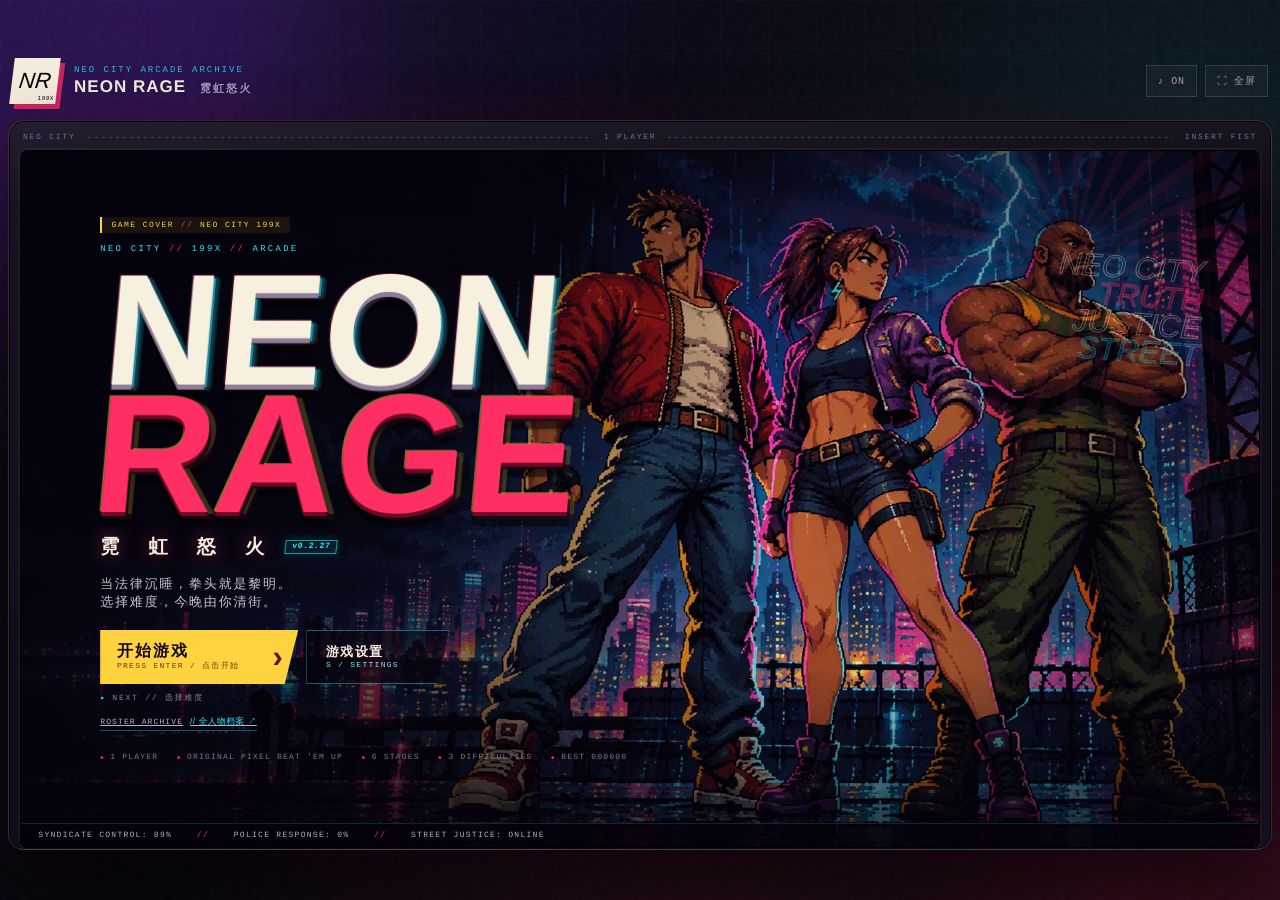
==== commit cf8dbb6c: "v0.2.27: unify special costs as HP" ====
--- a/index.html
+++ b/index.html
@@ -60,7 +60,7 @@
                 <span id="hud-lives" class="hud-lives">×3</span>
               </div>
               <div class="meter hp-meter"><i id="hp-ghost"></i><i id="hp-fill"></i></div>
-              <div class="hud-subrow"><span id="hud-weapon">FISTS</span><span id="hud-special">必杀 HP -7</span></div>
+              <div class="hud-subrow"><span id="hud-weapon">FISTS</span><span id="hud-special">必杀 -7 HP</span></div>
               <div id="hud-overdrive" class="hud-overdrive">◈ 超必杀 ×0</div>
               <div id="hud-upgrades" class="hud-upgrades is-hidden" aria-label="斗士强化">
                 <div class="upg-row" data-upg="speed">
@@ -149,7 +149,7 @@
               <span class="logo-neon">NEON</span>
               <span class="logo-rage">RAGE</span>
             </h1>
-            <div class="logo-cn">霓 虹 怒 火 <span class="cover-version">v0.2.26</span></div>
+            <div class="logo-cn">霓 虹 怒 火 <span class="cover-version">v0.2.27</span></div>
             <p class="title-copy">当法律沉睡，拳头就是黎明。<br>选择难度，今晚由你清街。</p>
             <div class="cover-actions">
               <button id="btn-start" class="arcade-btn" type="button">
@@ -305,7 +305,7 @@
                   <div><kbd>→ → + J</kbd><span>冲刺技（火 / 电 / 尘）</span></div>
                   <div><kbd>J</kbd><span>连击 / 使用武器</span></div>
                   <div><kbd>K</kbd><span>跳跃 / 空中踢</span></div>
-                  <div><kbd>L</kbd><span>必杀（消耗体力）</span></div>
+                  <div><kbd>L</kbd><span>必杀（消耗 HP）</span></div>
                   <div><kbd>↓ ↓ + L</kbd><span>超必杀（消耗核心）</span></div>
                   <div><kbd>E</kbd><span>抓取 / 投掷 / 拾取道具</span></div>
                   <div><kbd>ESC</kbd><span>暂停</span></div>
@@ -366,7 +366,7 @@
                   <li><b>双击前方向并按住可以跑动。</b>跑动中按 <kbd>J</kbd> 直接放冲刺技：REX 带火焰，LUNA 带闪电，BRUNO 带烟尘。</li>
                   <li><b>敌人头顶有血条。</b>血条变黄、闪红时说明快倒了，优先补刀；Boss 的血量看屏幕顶部。</li>
                   <li><b>抓取后按 J 膝击，按 K 投掷。</b>把打手砸向同伴，能连带击倒。</li>
-                  <li><b>必杀会消耗体力。</b>REX「烈焰升龙」范围最大，LUNA「雷光贯线」贯穿前方一条线，BRUNO「裂地重砸」震开周身；被围住时再用。</li>
+                  <li><b>必杀会消耗生命值（HUD 显示 −N HP）。</b>REX「烈焰升龙」范围最大，LUNA「雷光贯线」贯穿前方一条线，BRUNO「裂地重砸」震开周身；被围住时再用。</li>
                   <li><b>木箱和普通油桶能打碎。</b>苹果、牛奶、汉堡和牛排回血；钢管、小刀、手枪都能上手。</li>
                   <li><b>发光的强化油桶</b>会掉出 1 枚属性芯片。全场共 32 个强化油桶；速、攻、防各 3 级，每级需要吃 3 枚。</li>
                   <li><b>手枪只有 6 发。</b>按 <kbd>J</kbd> 射击，子弹可以打断敌人；打空后自动丢掉。</li>
@@ -414,6 +414,7 @@
               <div class="stat-row"><span>技</span><div class="stat-track"><i style="width:78%"></i></div></div>
               <p class="char-desc">前特警。三连拳稳定；前前+J「崩拳突进」可击倒一排。</p>
               <span class="char-trait">崩拳突进 · 回旋风暴</span>
+              <span class="char-special">必杀 −7 HP</span>
             </button>
             <button class="char-card" data-char="luna" type="button">
               <span class="char-index">02</span>
@@ -426,6 +427,7 @@
               <div class="stat-row"><span>技</span><div class="stat-track"><i style="width:86%"></i></div></div>
               <p class="char-desc">夜行舞者。出拳最快；前前+J「流光踢」突进距离最远。</p>
               <span class="char-trait">流光踢 · 空中压制</span>
+              <span class="char-special">必杀 −6 HP</span>
             </button>
             <button class="char-card" data-char="bruno" type="button">
               <span class="char-index">03</span>
@@ -438,6 +440,7 @@
               <div class="stat-row"><span>技</span><div class="stat-track"><i style="width:66%"></i></div></div>
               <p class="char-desc">码头重锤。抗击打；前前+J「蛮牛冲撞」伤害最高。</p>
               <span class="char-trait">蛮牛冲撞 · 硬抗围攻</span>
+              <span class="char-special">必杀 −12 HP</span>
             </button>
           </div>
           <div class="select-footer">
@@ -474,7 +477,7 @@
               <div><kbd>WASD</kbd> / <kbd>方向键</kbd><span>移动</span></div>
               <div><kbd>J</kbd><span>连击</span></div>
               <div><kbd>K</kbd><span>跳跃</span></div>
-              <div><kbd>L</kbd><span>必杀（耗体力）</span></div>
+              <div><kbd>L</kbd><span>必杀（−HP）</span></div>
               <div><kbd>↓ ↓ + L</kbd><span>超必杀（消耗核心）</span></div>
               <div><kbd>E</kbd><span>抓取 / 投掷 / 拾取道具</span></div>
               <div><kbd>→ →</kbd><span>跑动（第二下按住）</span></div>
--- a/styles.css
+++ b/styles.css
@@ -547,6 +547,11 @@
 .char-desc {
   margin: auto 0 0; padding-top: .5cqw; font-family: var(--cn); font-size: max(10px, .72cqw); line-height: 1.55;
   color: #cdc1da; letter-spacing: .03em;
+}
+.char-special {
+  display: block; margin-top: .4cqw; font-family: var(--cn);
+  font-size: max(9px, .66cqw); font-weight: 700; letter-spacing: .06em;
+  color: var(--char-color, var(--pink));
 }
 .select-footer {
   display: flex; align-items: center; justify-content: space-between; gap: 1cqw;
@@ -1369,6 +1374,7 @@
   .char-role { font-size: max(8px, 1.05cqw); }
   .char-desc { display: none; }
   .char-trait { display: block !important; font-family: var(--cn); font-size: max(8px, 1.02cqw); letter-spacing: .04em; color: #d9cde5; margin-top: .7cqw; }
+  .char-special { font-size: max(9px, 1.02cqw); margin-top: .55cqw; }
   .stat-row { margin-top: .7cqw; gap: .65cqw; }
   .stat-row > span { width: max(12px, 1.15cqw); font-size: max(9px, 1.08cqw); color: #e2d6ee; }
   .stat-track { height: max(5px, .8cqw); }
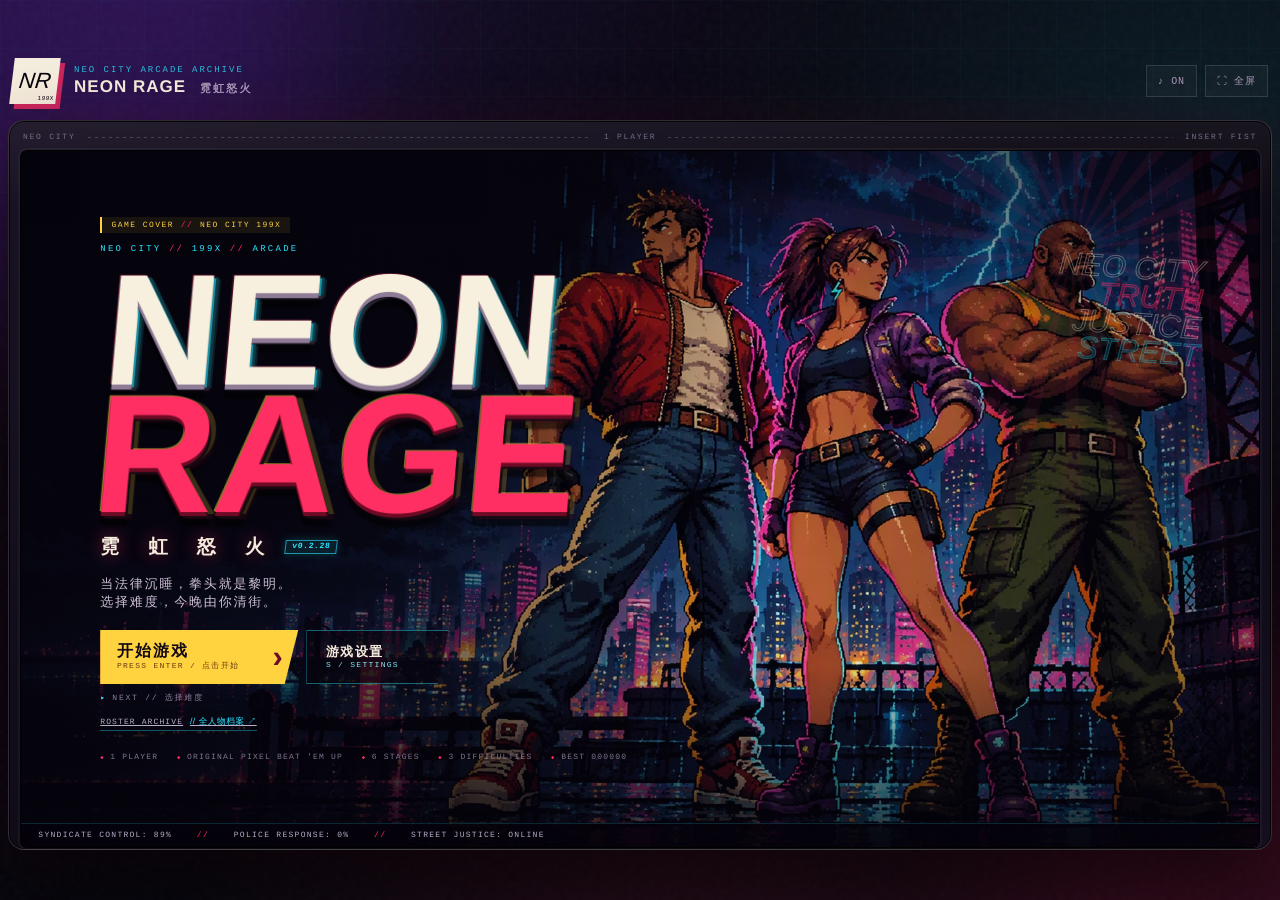
==== commit fc17e6f5: "v0.2.28: center transparent ending card" ====
--- a/index.html
+++ b/index.html
@@ -149,7 +149,7 @@
               <span class="logo-neon">NEON</span>
               <span class="logo-rage">RAGE</span>
             </h1>
-            <div class="logo-cn">霓 虹 怒 火 <span class="cover-version">v0.2.27</span></div>
+            <div class="logo-cn">霓 虹 怒 火 <span class="cover-version">v0.2.28</span></div>
             <p class="title-copy">当法律沉睡，拳头就是黎明。<br>选择难度，今晚由你清街。</p>
             <div class="cover-actions">
               <button id="btn-start" class="arcade-btn" type="button">
--- a/styles.css
+++ b/styles.css
@@ -666,9 +666,12 @@
 .ending-screen {
   --ending-bg: var(--keyart-title);
   z-index: 26;
+  display: grid;
+  place-items: center;
+  padding: 0 3%;
   background:
-    linear-gradient(90deg, rgba(4,2,10,.92), rgba(4,2,10,.62) 48%, rgba(4,2,10,.9)),
-    linear-gradient(0deg, rgba(4,2,10,.72), transparent 45%),
+    linear-gradient(90deg, rgba(4,2,10,.84), rgba(4,2,10,.25) 48%, rgba(4,2,10,.84)),
+    linear-gradient(0deg, rgba(4,2,10,.68), transparent 45%),
     var(--ending-bg) center / cover no-repeat;
 }
 .ending-screen.rex { --ending-bg: url("images/endings/rex.webp"); }
@@ -678,9 +681,9 @@
   width: min(68%, 860px); max-height: 86%;
   display: flex; flex-direction: column;
   padding: 2.1cqw 2.5cqw 1.5cqw;
-  border: 1px solid rgba(255,210,63,.38);
-  background: linear-gradient(160deg, rgba(17,11,27,.95), rgba(4,2,10,.97));
-  box-shadow: 0 2.5cqw 7cqw rgba(0,0,0,.72), inset 0 0 2cqw rgba(255,46,99,.05);
+  border: 1px solid rgba(255,210,63,.3);
+  background: transparent;
+  box-shadow: none;
   overflow: hidden;
 }
 .ending-head { display: flex; align-items: flex-start; gap: 1.15cqw; flex: 0 0 auto; }
@@ -716,6 +719,7 @@
   margin: 0 0 .8cqw;
   font-family: var(--cn); font-size: max(10px, .86cqw);
   line-height: 1.9; color: #e3d9ea; letter-spacing: .03em;
+  text-shadow: 0 .1cqw .7cqw rgba(4,2,10,.94);
 }
 .ending-copy p:last-child { margin-bottom: 0; }
 .ending-foot {
@@ -726,6 +730,7 @@
   font-family: var(--mono); font-size: max(9px, .6cqw);
   letter-spacing: .14em; color: var(--muted);
 }
+.ending-kicker, .ending-role, .ending-score { text-shadow: 0 .1cqw .7cqw rgba(4,2,10,.94); }
 .ending-foot .modal-buttons { margin: 0 0 0 auto; }
 
 .gameover-screen {
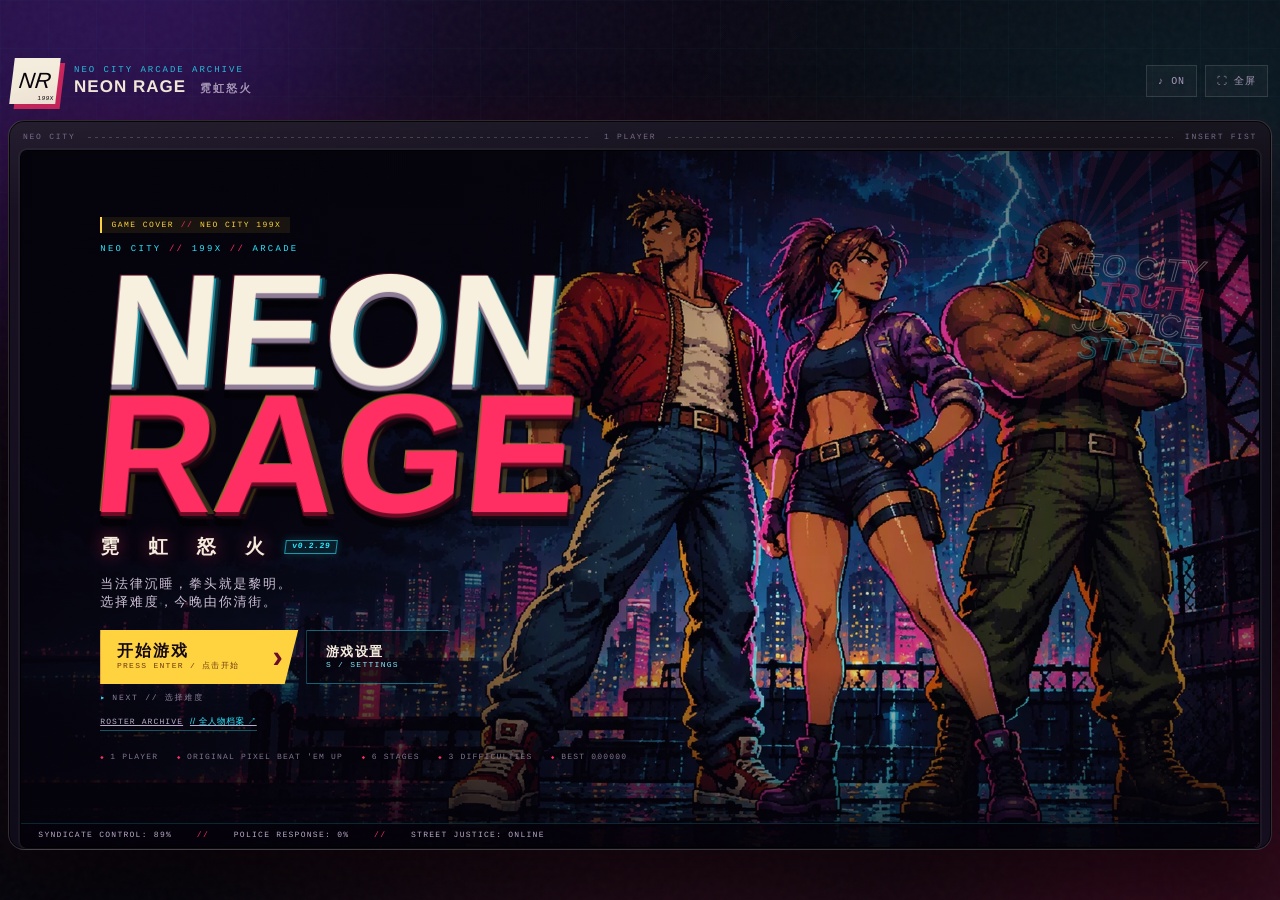
==== commit a71fe9b3: "v0.2.29: add life-loss feedback and draw priority" ====
--- a/index.html
+++ b/index.html
@@ -149,7 +149,7 @@
               <span class="logo-neon">NEON</span>
               <span class="logo-rage">RAGE</span>
             </h1>
-            <div class="logo-cn">霓 虹 怒 火 <span class="cover-version">v0.2.28</span></div>
+            <div class="logo-cn">霓 虹 怒 火 <span class="cover-version">v0.2.29</span></div>
             <p class="title-copy">当法律沉睡，拳头就是黎明。<br>选择难度，今晚由你清街。</p>
             <div class="cover-actions">
               <button id="btn-start" class="arcade-btn" type="button">
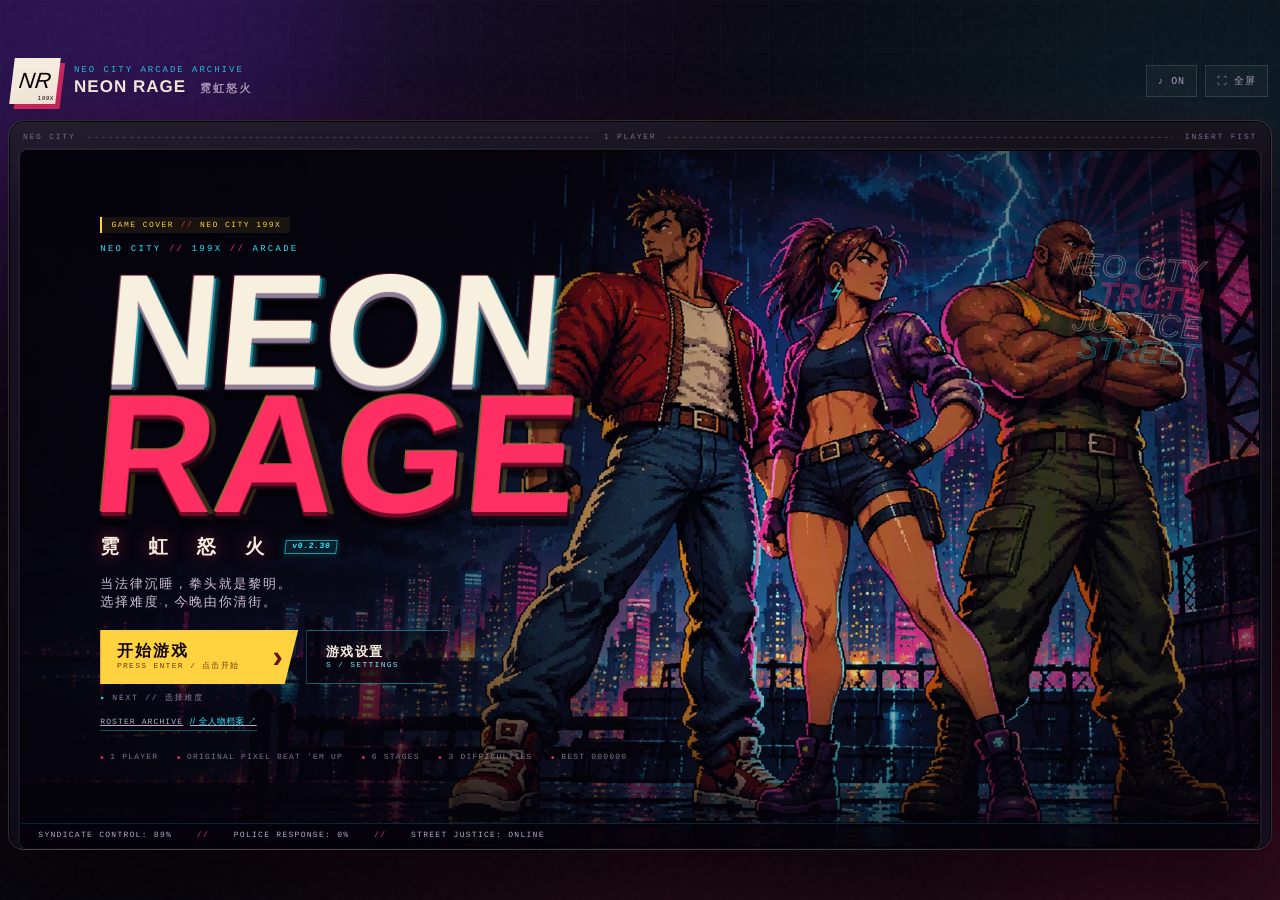
==== commit 0fd407c1: "v0.2.30: narrow enemy HUD and protect score" ====
--- a/index.html
+++ b/index.html
@@ -149,7 +149,7 @@
               <span class="logo-neon">NEON</span>
               <span class="logo-rage">RAGE</span>
             </h1>
-            <div class="logo-cn">霓 虹 怒 火 <span class="cover-version">v0.2.29</span></div>
+            <div class="logo-cn">霓 虹 怒 火 <span class="cover-version">v0.2.30</span></div>
             <p class="title-copy">当法律沉睡，拳头就是黎明。<br>选择难度，今晚由你清街。</p>
             <div class="cover-actions">
               <button id="btn-start" class="arcade-btn" type="button">
--- a/styles.css
+++ b/styles.css
@@ -235,7 +235,11 @@
 .hud-center { text-align: center; padding: .15cqw .65cqw .2cqw; background: rgba(4,2,10,.42); border-bottom: 1px solid rgba(255,210,63,.18); }
 .hud-center > span { font-size: max(9px, .7cqw); letter-spacing: .24em; color: var(--yellow); }
 .hud-center > div { font-size: max(9px, .58cqw); letter-spacing: .14em; color: #e4d9ed; margin-top: .25cqw; }
-.hud-right { text-align: right; line-height: 1.1; }
+.hud-right {
+  position: relative; z-index: 20;
+  justify-self: end; min-width: max-content;
+  text-align: right; line-height: 1.1;
+}
 .hud-score span, .hud-combo span { font-size: max(9px, .6cqw); letter-spacing: .12em; color: #d7cbe1; display: block; }
 .hud-score b { font-size: max(12px, 1.23cqw); letter-spacing: .09em; color: var(--paper); font-weight: 400; }
 .hud-combo { margin-top: .2cqw; }
@@ -243,12 +247,12 @@
 .hud-combo.hot b { color: var(--pink); text-shadow: 0 0 10px rgba(255,46,99,.8); }
 
 .enemy-ui {
-  position: absolute; z-index: 14; top: 2.5cqw; right: 6.2cqw;
-  width: min(34.5cqw, 520px); min-width: 250px;
+  position: absolute; z-index: 14; top: clamp(110px, 10.5cqw, 160px); right: 3.2cqw;
+  width: min(40cqw, 42%); min-width: 0;
   display: flex; align-items: center; gap: .5cqw;
   pointer-events: none;
   background: rgba(4,2,10,.76); border: 1px solid var(--enemy-accent, #ff4b5e);
-  padding: .35cqw .5cqw;
+  padding: .3cqw .45cqw;
   box-shadow: 0 0 16px rgba(255,46,99,.13);
 }
 .enemy-portrait {
@@ -281,6 +285,14 @@
   font-variant-numeric: tabular-nums; letter-spacing: .02em; color: #ffe0a0; white-space: nowrap;
 }
 .enemy-hp.low { color: #ff8b9e; text-shadow: 0 0 8px rgba(255,46,99,.7); }
+
+/* Regular enemies get a compact name + bar; bosses keep the full #boss-ui. */
+.enemy-ui.mob .enemy-portrait,
+.enemy-ui.mob .enemy-ui-head span,
+.enemy-ui.mob .enemy-hp { display: none; }
+.enemy-ui.mob .enemy-ui-head { justify-content: flex-start; padding-bottom: .12cqw; }
+.enemy-ui.mob .enemy-ui-head b { text-align: left; }
+.enemy-ui.mob .enemy-bar-row { gap: 0; }
 
 .boss-ui {
   position: absolute; z-index: 15; top: max(38px, 5.6cqw); left: 50%; transform: translateX(-50%);
@@ -1341,7 +1353,7 @@
 }
 
 @media (max-width: 760px) {
-  .enemy-ui { top: clamp(52px, 11.5cqw, 76px); left: 3cqw; right: 3cqw; width: auto; min-width: 0; }
+  .enemy-ui { top: clamp(86px, 12.5cqw, 112px); left: auto; right: 3cqw; width: 42%; min-width: 0; }
   .enemy-ui-head span { display: none; }
   .enemy-ui-head b { text-align: left; }
   .enemy-portrait { min-width: 38px; min-height: 38px; }
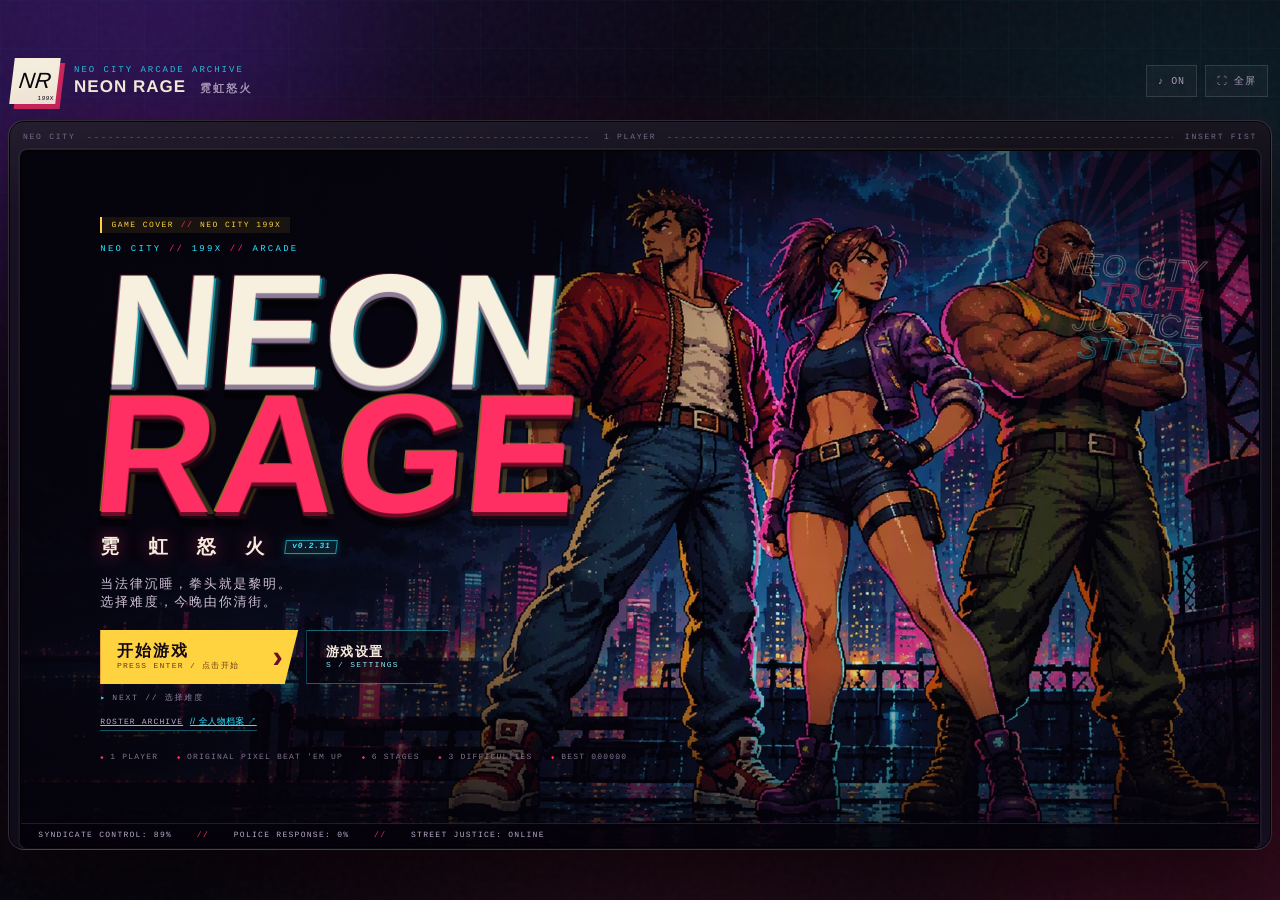
==== commit 1cddcd59: "v0.2.31: unify Bruno dash and add touch dash" ====
--- a/index.html
+++ b/index.html
@@ -149,7 +149,7 @@
               <span class="logo-neon">NEON</span>
               <span class="logo-rage">RAGE</span>
             </h1>
-            <div class="logo-cn">霓 虹 怒 火 <span class="cover-version">v0.2.30</span></div>
+            <div class="logo-cn">霓 虹 怒 火 <span class="cover-version">v0.2.31</span></div>
             <p class="title-copy">当法律沉睡，拳头就是黎明。<br>选择难度，今晚由你清街。</p>
             <div class="cover-actions">
               <button id="btn-start" class="arcade-btn" type="button">
@@ -363,7 +363,7 @@
                 <div class="settings-panel-title"><b>STREET WISDOM</b><span>生存守则</span></div>
                 <ul class="settings-guide">
                   <li><b>走位比出拳重要。</b>用上下方向错开敌人的拳头，再从侧面切入。</li>
-                  <li><b>双击前方向并按住可以跑动。</b>跑动中按 <kbd>J</kbd> 直接放冲刺技：REX 带火焰，LUNA 带闪电，BRUNO 带烟尘。</li>
+                  <li><b>双击前方向并按住可以跑动。</b>跑动中按 <kbd>J</kbd>（触屏按「突」）直接放冲刺技：REX 带火焰，LUNA 带闪电，BRUNO 带烟尘。</li>
                   <li><b>敌人头顶有血条。</b>血条变黄、闪红时说明快倒了，优先补刀；Boss 的血量看屏幕顶部。</li>
                   <li><b>抓取后按 J 膝击，按 K 投掷。</b>把打手砸向同伴，能连带击倒。</li>
                   <li><b>必杀会消耗生命值（HUD 显示 −N HP）。</b>REX「烈焰升龙」范围最大，LUNA「雷光贯线」贯穿前方一条线，BRUNO「裂地重砸」震开周身；被围住时再用。</li>
@@ -576,6 +576,7 @@
             <button class="touch-key action special" data-action="special" type="button" aria-label="必杀">必杀</button>
             <button class="touch-key action grab" data-action="grab" type="button" aria-label="抓取">抓</button>
             <button class="touch-key action jump" data-action="jump" type="button" aria-label="跳跃">跳</button>
+            <button class="touch-key action dash" data-action="dash" type="button" aria-label="突进">突</button>
             <button class="touch-key action attack" data-action="attack" type="button" aria-label="攻击">打</button>
           </div>
           <button id="btn-touch-pause" class="touch-key touch-pause" type="button" aria-label="暂停">Ⅱ</button>
--- a/styles.css
+++ b/styles.css
@@ -809,8 +809,8 @@
 .touch-dpad .down { grid-area: 3 / 2; }
 .touch-actions {
   position: absolute; right: 2.6%; bottom: 3.6%;
-  width: 33%; aspect-ratio: 1.5;
-  display: grid; grid-template-columns: repeat(4, 1fr); gap: 1.2cqw; align-items: end;
+  width: 38%; aspect-ratio: 1.6;
+  display: grid; grid-template-columns: repeat(5, 1fr); gap: .7cqw; align-items: end;
   opacity: .86;
 }
 .touch-actions .touch-key {
@@ -821,6 +821,7 @@
 .touch-actions .jump { margin-bottom: 16%; }
 .touch-actions .special { margin-bottom: 3%; background: rgba(255,210,63,.22); border-color: rgba(255,210,63,.6); }
 .touch-actions .grab { margin-bottom: 4%; }
+.touch-actions .dash { margin-bottom: 8%; background: rgba(41,231,255,.18); border-color: rgba(41,231,255,.58); }
 .touch-pause {
   position: absolute; right: 1.5%; top: 1.5%; width: 5.6%; aspect-ratio: 1;
   border-radius: 4px; font-size: 1.2cqw;
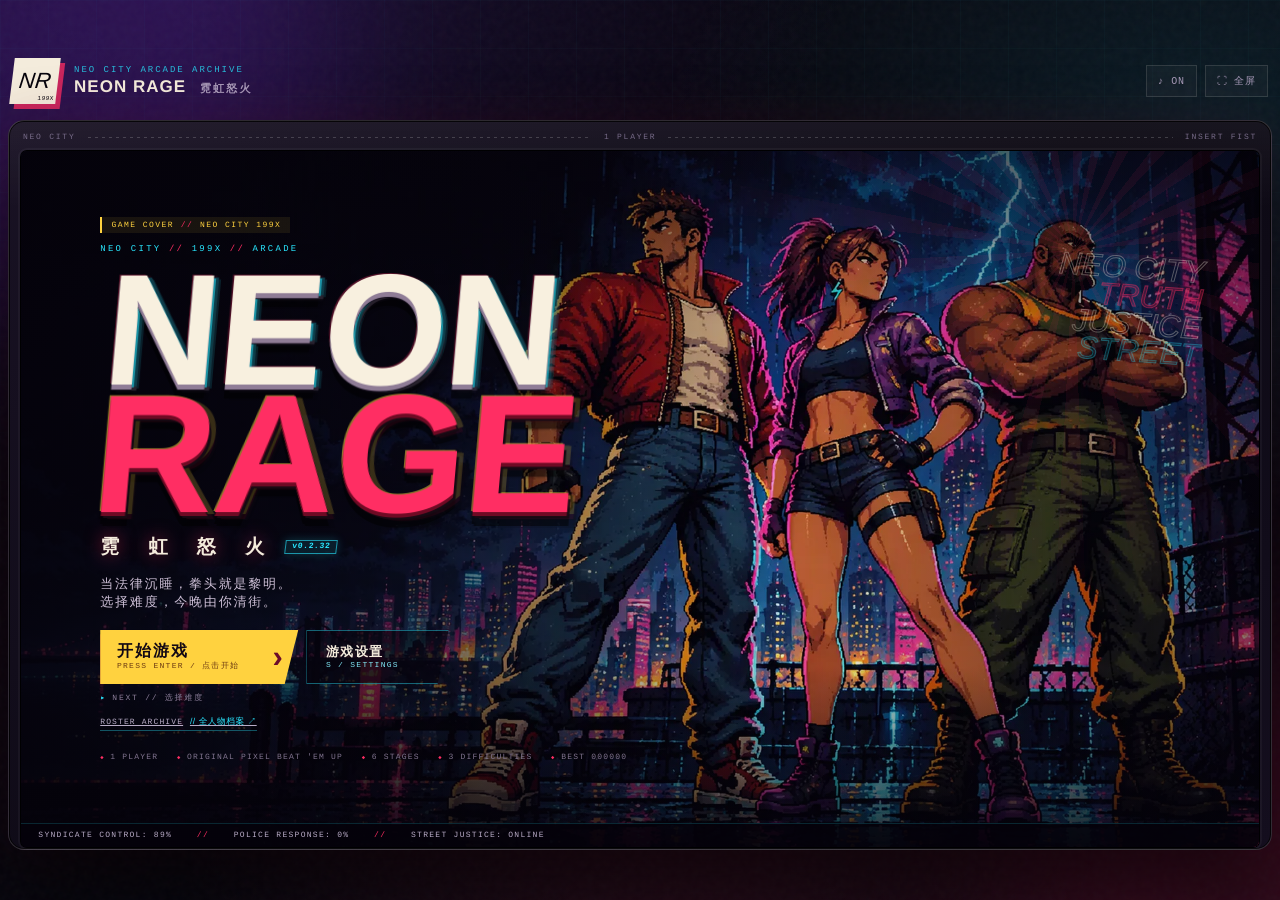
==== commit 18ca2640: "v0.2.32: replace stage BGM with six funk themes" ====
--- a/index.html
+++ b/index.html
@@ -149,7 +149,7 @@
               <span class="logo-neon">NEON</span>
               <span class="logo-rage">RAGE</span>
             </h1>
-            <div class="logo-cn">霓 虹 怒 火 <span class="cover-version">v0.2.31</span></div>
+            <div class="logo-cn">霓 虹 怒 火 <span class="cover-version">v0.2.32</span></div>
             <p class="title-copy">当法律沉睡，拳头就是黎明。<br>选择难度，今晚由你清街。</p>
             <div class="cover-actions">
               <button id="btn-start" class="arcade-btn" type="button">
@@ -268,17 +268,17 @@
                 <div class="music-options">
                   <button class="music-option" data-pack="classic" type="button">
                     <span class="music-radio"></span>
-                    <span class="music-copy"><b>NEON CLASSIC</b><em>霓虹经典</em><small>原始合成器音色，最快上手的街机味道。</small></span>
+                    <span class="music-copy"><b>NEON CLASSIC</b><em>霓虹经典</em><small>放克贝斯、16 分踩镲与铜管切音的街机原味。</small></span>
                     <span class="music-tag">DEFAULT</span>
                   </button>
                   <button class="music-option" data-pack="midnight" type="button">
                     <span class="music-radio"></span>
-                    <span class="music-copy"><b>MIDNIGHT DRIVE</b><em>午夜驱动</em><small>更慢、更暖的低音与三角波主音，适合雨夜清街。</small></span>
+                    <span class="music-copy"><b>MIDNIGHT DRIVE</b><em>午夜驱动</em><small>更慢、更暖的放克律动，适合雨夜清街。</small></span>
                     <span class="music-tag">SLOW</span>
                   </button>
                   <button class="music-option" data-pack="steel" type="button">
                     <span class="music-radio"></span>
-                    <span class="music-copy"><b>STEEL PULSE</b><em>钢铁脉冲</em><small>更快、更硬的锯齿主音与重鼓，Boss 战压迫感更强。</small></span>
+                    <span class="music-copy"><b>STEEL PULSE</b><em>钢铁脉冲</em><small>更快、更硬的放克律动，Boss 战压迫感更强。</small></span>
                     <span class="music-tag">FAST</span>
                   </button>
                 </div>
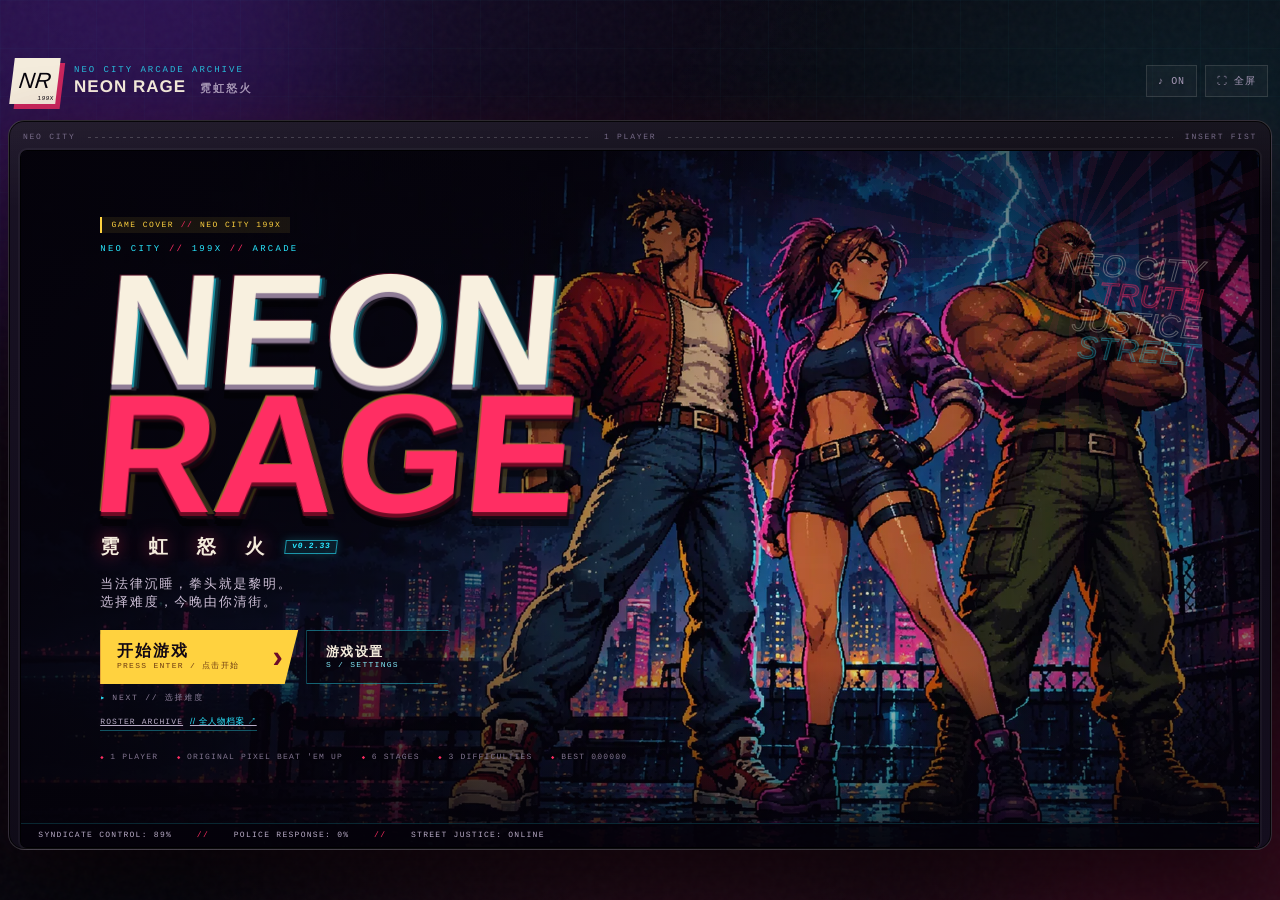
==== commit 7d4757c7: "v0.2.33: fix pipe damage and put mob portrait back in the HUD row - Pipe swings now use a blunt swee" ====
--- a/index.html
+++ b/index.html
@@ -86,6 +86,16 @@
             <div class="hud-score"><span>SCORE</span><b id="hud-score">000000</b></div>
             <div class="hud-combo"><span>COMBO</span><b id="hud-combo">×0</b></div>
           </div>
+          <div id="enemy-ui" class="enemy-ui enemy-ui--hud is-hidden" aria-hidden="true">
+            <div id="enemy-portrait" class="enemy-portrait" aria-hidden="true"></div>
+            <div class="enemy-ui-main">
+              <div class="enemy-ui-head"><span>TARGET // 敌兵</span><b id="enemy-name">PUNK</b></div>
+              <div class="enemy-bar-row">
+                <div class="meter enemy-meter"><i id="enemy-fill"></i></div>
+                <span id="enemy-hp" class="enemy-hp">20 / 20</span>
+              </div>
+            </div>
+          </div>
         </div>
 
         <div id="boss-talk" class="boss-talk is-hidden" aria-live="polite">
@@ -101,17 +111,6 @@
               <span id="boss-talk-progress">1 / 1</span>
               <span class="boss-talk-hint">ENTER / 点击继续</span>
               <button id="boss-talk-skip" class="ghost-btn small" type="button">跳过</button>
-            </div>
-          </div>
-        </div>
-
-        <div id="enemy-ui" class="enemy-ui is-hidden" aria-hidden="true">
-          <div id="enemy-portrait" class="enemy-portrait" aria-hidden="true"></div>
-          <div class="enemy-ui-main">
-            <div class="enemy-ui-head"><span>TARGET // 敌兵</span><b id="enemy-name">PUNK</b></div>
-            <div class="enemy-bar-row">
-              <div class="meter enemy-meter"><i id="enemy-fill"></i></div>
-              <span id="enemy-hp" class="enemy-hp">20 / 20</span>
             </div>
           </div>
         </div>
@@ -149,7 +148,7 @@
               <span class="logo-neon">NEON</span>
               <span class="logo-rage">RAGE</span>
             </h1>
-            <div class="logo-cn">霓 虹 怒 火 <span class="cover-version">v0.2.32</span></div>
+            <div class="logo-cn">霓 虹 怒 火 <span class="cover-version">v0.2.33</span></div>
             <p class="title-copy">当法律沉睡，拳头就是黎明。<br>选择难度，今晚由你清街。</p>
             <div class="cover-actions">
               <button id="btn-start" class="arcade-btn" type="button">
--- a/styles.css
+++ b/styles.css
@@ -187,7 +187,8 @@
 /* ————— HUD ————— */
 .hud {
   position: absolute; z-index: 15; inset: 0 0 auto 0;
-  display: grid; grid-template-columns: 1fr auto 1fr; align-items: start;
+  /* row: fighter block | stage | score/combo | the mob we're facing */
+  display: grid; grid-template-columns: 1fr auto 1fr auto; align-items: start;
   gap: 1.4cqw;
   padding: 1.25cqw 1.6cqw 2.4cqw;
   background: linear-gradient(to bottom, rgba(4,2,10,.86), rgba(4,2,10,.38) 65%, transparent);
@@ -255,6 +256,29 @@
   padding: .3cqw .45cqw;
   box-shadow: 0 0 16px rgba(255,46,99,.13);
 }
+/* The mob card now lives inside the HUD grid as its fifth cell, so it lines up
+   with the fighter block on the left instead of floating over the arena. */
+.enemy-ui--hud {
+  position: static; z-index: 21;
+  justify-self: end; align-self: start;
+  width: auto; max-width: min(30cqw, 420px); min-width: min-content;
+  padding: .26cqw .42cqw;
+  background: rgba(4,2,10,.72);
+  border-color: var(--enemy-accent, #ff4b5e);
+  box-shadow: 0 0 14px rgba(255,46,99,.12);
+}
+.enemy-ui--hud .enemy-ui-main { max-width: min(26cqw, 320px); }
+.enemy-ui--hud .enemy-meter { min-width: 5.2em; }
+.enemy-ui--hud .enemy-portrait {
+  width: 3.5cqw; height: 3.5cqw; min-width: 46px; min-height: 46px;
+  flex: 0 0 auto;
+  border: 2px solid var(--enemy-accent, #ff4b5e);
+  box-shadow: 0 0 calc(9px + .2cqw) rgba(255,46,99,.22);
+  background-color: #0b0710; background-repeat: no-repeat;
+  background-position: center; background-size: cover;
+}
+.enemy-ui--hud .enemy-ui-head b { font-size: max(10px, .78cqw); overflow: visible; text-overflow: clip; }
+.enemy-ui--hud .enemy-hp { font-size: max(9px, .62cqw); }
 .enemy-portrait {
   width: 3.2cqw; height: 3.2cqw; min-width: 42px; min-height: 42px;
   flex: 0 0 auto; display: block;
@@ -286,13 +310,11 @@
 }
 .enemy-hp.low { color: #ff8b9e; text-shadow: 0 0 8px rgba(255,46,99,.7); }
 
-/* Regular enemies get a compact name + bar; bosses keep the full #boss-ui. */
-.enemy-ui.mob .enemy-portrait,
-.enemy-ui.mob .enemy-ui-head span,
-.enemy-ui.mob .enemy-hp { display: none; }
-.enemy-ui.mob .enemy-ui-head { justify-content: flex-start; padding-bottom: .12cqw; }
+/* Regular enemies show portrait + name + bar + HP; bosses keep the full #boss-ui. */
+.enemy-ui.mob .enemy-ui-head span { display: none; }
+.enemy-ui.mob .enemy-ui-head { justify-content: flex-start; padding-bottom: .12cqw; min-height: 1.35em; }
 .enemy-ui.mob .enemy-ui-head b { text-align: left; }
-.enemy-ui.mob .enemy-bar-row { gap: 0; }
+.enemy-ui.mob .enemy-bar-row { gap: .3cqw; }
 
 .boss-ui {
   position: absolute; z-index: 15; top: max(38px, 5.6cqw); left: 50%; transform: translateX(-50%);
@@ -1354,15 +1376,21 @@
 }
 
 @media (max-width: 760px) {
-  .enemy-ui { top: clamp(86px, 12.5cqw, 112px); left: auto; right: 3cqw; width: 42%; min-width: 0; }
   .enemy-ui-head span { display: none; }
   .enemy-ui-head b { text-align: left; }
-  .enemy-portrait { min-width: 38px; min-height: 38px; }
+  .enemy-ui--hud { max-width: min(30cqw, 290px); padding: .2cqw .32cqw; gap: .3cqw; }
+  .enemy-ui--hud .enemy-portrait { min-width: 38px; min-height: 38px; width: 5.8cqw; height: 5.8cqw; }
+  .enemy-ui--hud .enemy-ui-main { max-width: min(23cqw, 220px); }
+  .enemy-ui--hud .enemy-meter { min-width: 3.4em; }
+  .enemy-ui--hud .enemy-hp { min-width: 0; font-size: max(8px, .85cqw); }
+  .hud { gap: .8cqw; }
 }
 
 @media (max-width: 620px) {
   .boss-ui-head span { display: none; }
   .boss-ui-head b { text-align: left; }
+  .enemy-ui--hud .enemy-hp { display: none; }
+  .enemy-ui--hud .enemy-meter { min-width: 2.6em; }
 }
 
 @media (hover: none) and (pointer: coarse) {
@@ -1377,6 +1405,8 @@
   .hud-combo b { font-size: max(11px, 1.4cqw); }
   .hud-vitals { min-width: 24cqw; }
   .hud-right { margin-right: 7.4cqw; }
+  .hud { grid-template-columns: 1fr auto 1fr auto; }
+  .enemy-ui--hud { margin-right: 7.4cqw; }
   .select-help { display: none !important; }
   body.touch-mode .select-footer { justify-content: flex-end; }
   .toast { font-size: max(10px, 1.3cqw); bottom: 27%; }
